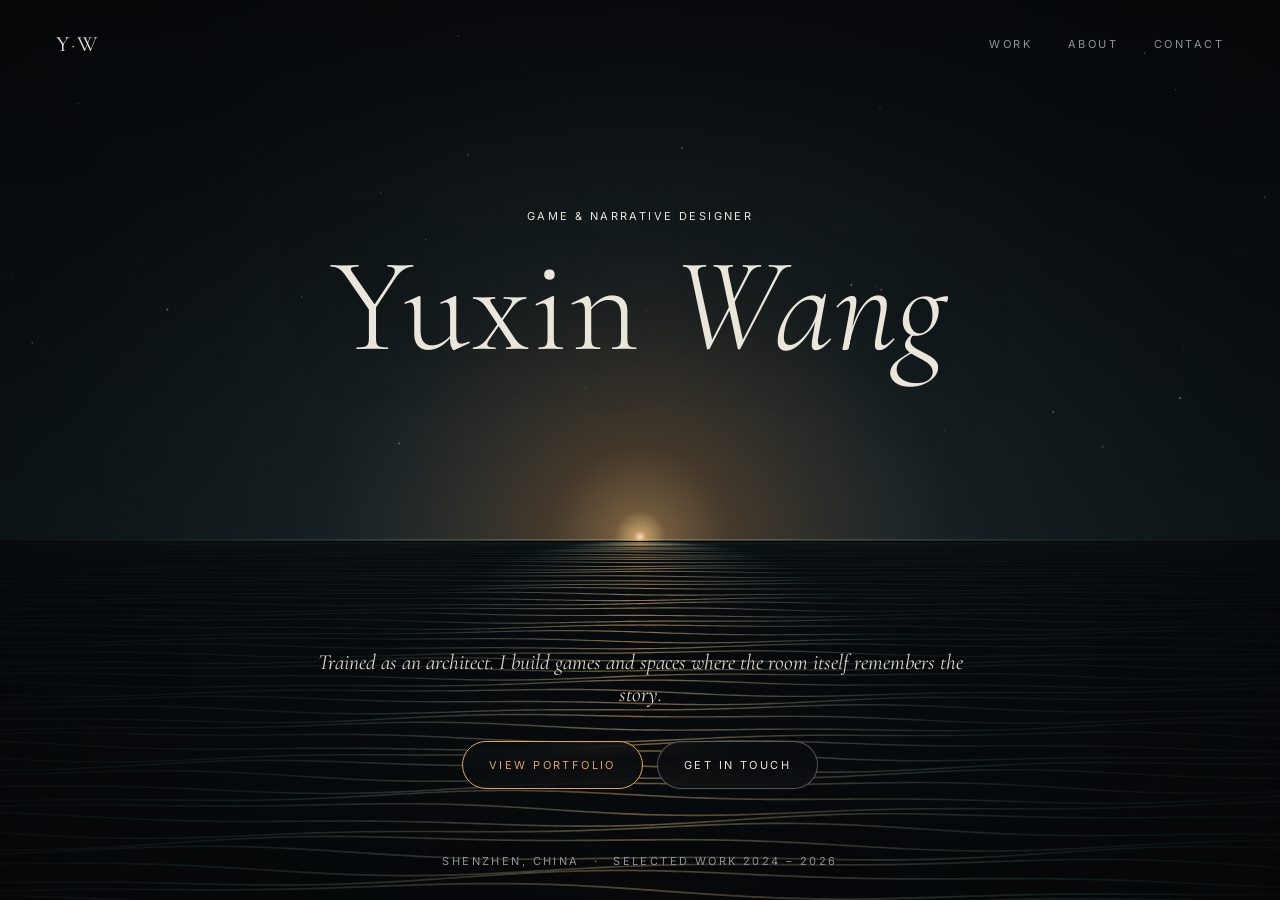
==== index.html @ f305abad "Personal homepage and portfolio Co-Authored-By: Claude Fable 5.2 <noreply@anthropic.com>" ====
<!doctype html>
<html lang="en">
<head>
<meta charset="utf-8">
<meta name="viewport" content="width=device-width, initial-scale=1">
<title>Yuxin Wang — Game &amp; Narrative Designer</title>
<meta name="description" content="Yuxin Wang is a game and narrative designer with a background in architecture, working across games, immersive media and built space.">
<meta name="theme-color" content="#080c0f">
<link rel="preconnect" href="https://fonts.googleapis.com">
<link rel="preconnect" href="https://fonts.gstatic.com" crossorigin>
<link href="https://fonts.googleapis.com/css2?family=Cormorant+Garamond:ital,wght@0,300;0,400;1,300;1,400&family=Inter:wght@400;500&display=swap" rel="stylesheet">
<link rel="stylesheet" href="assets/style.css">
</head>
<body class="home">
<canvas id="bg" aria-hidden="true"></canvas>
<div class="grain" aria-hidden="true"></div>

<header class="top">
  <a class="mark" href="./">Y<i>·</i>W</a>
  <nav class="nav">
    <a href="work.html">Work</a>
    <a href="work.html#about">About</a>
    <a href="mailto:estellaaaning@gmail.com">Contact</a>
  </nav>
</header>

<main class="hero">
  <div class="hero-top">
    <p class="label role rise d1">Game &amp; Narrative Designer</p>
    <h1 class="rise d2">Yuxin <em>Wang</em></h1>
  </div>

  <p class="line rise d3">Trained as an architect. I build games and spaces where the room itself remembers the story.</p>

  <div class="actions rise d4">
    <a class="btn solid" href="work.html">View portfolio</a>
    <a class="btn" href="mailto:estellaaaning@gmail.com">Get in touch</a>
  </div>

  <p class="foot label rise d5"><span>Shenzhen, China</span><span>Selected work 2024 – 2026</span></p>
</main>

<script src="assets/bg.js"></script>
</body>
</html>
---- assets/style.css ----
:root {
  --bg: #080c0f;
  --bg-2: #0d1418;
  --ink: #ebe6da;
  --muted: #8b9497;
  --faint: #5a6367;
  --line: rgba(235, 230, 218, 0.13);
  --amber: #e0a35a;
  --teal: #6fb3ad;
  --serif: "Cormorant Garamond", "Iowan Old Style", "Palatino Linotype", Palatino, Georgia, "Songti SC", serif;
  --sans: "Inter", -apple-system, BlinkMacSystemFont, "Helvetica Neue", "PingFang SC", Arial, sans-serif;
}

* { box-sizing: border-box; margin: 0; padding: 0; }

html { -webkit-text-size-adjust: 100%; scroll-behavior: smooth; }

body {
  background: var(--bg);
  color: var(--ink);
  font-family: var(--sans);
  font-size: 15px;
  line-height: 1.65;
  -webkit-font-smoothing: antialiased;
  text-rendering: optimizeLegibility;
}

a { color: inherit; text-decoration: none; }
::selection { background: var(--amber); color: #111; }

.label {
  font-size: 11px;
  letter-spacing: 0.22em;
  text-transform: uppercase;
  color: var(--muted);
}

/* film grain, shared */
.grain {
  position: fixed; inset: 0; z-index: 2; pointer-events: none;
  opacity: 0.11; mix-blend-mode: overlay;
  background-image: url("data:image/svg+xml;utf8,<svg xmlns='http://www.w3.org/2000/svg' width='220' height='220'><filter id='n'><feTurbulence type='fractalNoise' baseFrequency='0.9' numOctaves='2' stitchTiles='stitch'/><feColorMatrix values='0 0 0 0 1  0 0 0 0 1  0 0 0 0 1  0 0 0 1 0'/></filter><rect width='100%' height='100%' filter='url(%23n)'/></svg>");
}

/* header, shared */
.top {
  position: fixed; top: 0; left: 0; right: 0; z-index: 5;
  display: flex; justify-content: space-between; align-items: center;
  padding: 26px clamp(20px, 4.5vw, 56px);
}
.mark { font-family: var(--serif); font-size: 22px; letter-spacing: 0.08em; }
.mark i { color: var(--amber); }
.nav { display: flex; gap: clamp(18px, 3vw, 36px); }
.nav a { font-size: 11px; letter-spacing: 0.22em; text-transform: uppercase; color: var(--muted); transition: color .3s; }
.nav a:hover, .nav a[aria-current] { color: var(--ink); }

/* ───────── home ───────── */
body.home { height: 100vh; height: 100svh; overflow: hidden; }
#bg { position: fixed; inset: 0; width: 100%; height: 100%; z-index: 0; display: block; }

.hero {
  position: relative; z-index: 3;
  height: 100%;
  display: flex; flex-direction: column; align-items: center;
  text-align: center;
  padding: 0 24px;
}
.hero-top { margin-top: 23vh; margin-top: 23svh; }
.hero h1 {
  font-family: var(--serif);
  font-weight: 300;
  font-size: clamp(3.4rem, 10.5vw, 9rem);
  line-height: 0.95;
  letter-spacing: 0.01em;
  margin: 18px 0 22px;
  text-shadow: 0 0 60px rgba(8, 12, 15, 0.6);
}
.hero h1 em { font-style: italic; font-weight: 300; }
.hero .role { color: var(--ink); opacity: 0.85; }
.hero .line {
  font-family: var(--serif);
  font-style: italic;
  font-size: clamp(1.05rem, 1.7vw, 1.35rem);
  line-height: 1.5;
  color: rgba(235, 230, 218, 0.94);
  text-shadow: 0 0 6px #05080a, 0 0 16px #05080a, 0 0 34px #05080a;
  max-width: 30em;
  margin-top: auto;
}
.hero .actions { display: flex; gap: 14px; flex-wrap: wrap; justify-content: center; margin: 30px 0 0; }
.btn {
  font-size: 11px; letter-spacing: 0.22em; text-transform: uppercase;
  padding: 14px 26px;
  border: 1px solid rgba(235, 230, 218, 0.32);
  border-radius: 999px;
  backdrop-filter: blur(6px);
  -webkit-backdrop-filter: blur(6px);
  background: rgba(8, 12, 15, 0.55);
  transition: background .35s, color .35s, border-color .35s;
}
.btn:hover { background: var(--ink); color: #0b0f12; border-color: var(--ink); }
.btn.solid { border-color: var(--amber); color: var(--amber); }
.btn.solid:hover { background: var(--amber); color: #0b0f12; }
.hero .foot {
  margin: 0 0 30px; padding-top: 7vh;
  display: flex; gap: 14px; align-items: center; flex-wrap: wrap; justify-content: center;
  color: var(--muted);
  text-shadow: 0 0 6px #05080a, 0 0 16px #05080a;
}
.hero .foot span + span::before { content: "·"; margin-right: 14px; }

.rise { opacity: 0; transform: translateY(14px); animation: rise 1.4s cubic-bezier(.2, .7, .2, 1) forwards; }
.rise.d1 { animation-delay: .15s; } .rise.d2 { animation-delay: .35s; }
.rise.d3 { animation-delay: .6s; } .rise.d4 { animation-delay: .8s; } .rise.d5 { animation-delay: 1s; }
@keyframes rise { to { opacity: 1; transform: none; } }

/* ───────── work ───────── */
body.work {
  background:
    radial-gradient(90vw 60vh at 50% -10vh, rgba(224, 163, 90, 0.10), transparent 70%),
    linear-gradient(var(--bg-2), var(--bg) 60vh);
  background-attachment: fixed;
}
body.work .top { position: absolute; }
.wrap { position: relative; z-index: 3; max-width: 1120px; margin: 0 auto; padding: 0 clamp(20px, 4.5vw, 56px); }

.intro { padding: 150px 0 70px; }
.intro h1 {
  font-family: var(--serif); font-weight: 300;
  font-size: clamp(2.8rem, 7vw, 5.6rem); line-height: 1; margin: 16px 0 26px;
}
.intro h1 em { font-style: italic; }
.intro p { font-family: var(--serif); font-size: clamp(1.1rem, 1.6vw, 1.35rem); line-height: 1.55; color: rgba(235, 230, 218, 0.78); max-width: 34em; }

.sec { border-top: 1px solid var(--line); padding: 28px 0 80px; }
.sec-head { display: flex; justify-content: space-between; align-items: baseline; margin-bottom: 44px; }
.sec-head .n { font-family: var(--serif); font-style: italic; color: var(--amber); font-size: 18px; }

/* game features */
.feature { display: grid; grid-template-columns: 1.15fr 1fr; gap: clamp(24px, 5vw, 64px); align-items: center; margin-bottom: 72px; }
.feature:last-child { margin-bottom: 0; }
.feature:nth-child(even) .cover { order: 2; }
.cover { aspect-ratio: 4 / 3; border-radius: 4px; overflow: hidden; background: #0c1215; position: relative; }
.cover svg { width: 100%; height: 100%; display: block; transition: transform 1.6s cubic-bezier(.2, .7, .2, 1); }
.feature:hover .cover svg { transform: scale(1.035); }
.cover::after { content: ""; position: absolute; inset: 0; box-shadow: inset 0 0 0 1px rgba(235, 230, 218, 0.08); border-radius: 4px; }
.feature h3 { font-family: var(--serif); font-weight: 400; font-size: clamp(2rem, 3.6vw, 3rem); line-height: 1.05; margin: 12px 0 14px; }
.feature .desc { color: rgba(235, 230, 218, 0.75); max-width: 30em; }
.tags { display: flex; flex-wrap: wrap; gap: 8px; margin-top: 20px; }
.tags span { font-size: 11px; letter-spacing: 0.08em; color: var(--muted); border: 1px solid var(--line); border-radius: 999px; padding: 4px 12px; }

/* index rows */
.row {
  display: grid; grid-template-columns: 1.1fr 1.5fr auto; gap: 12px 40px;
  padding: 26px 0; border-top: 1px solid var(--line);
  transition: padding .4s, background .4s;
}
.row:first-of-type { border-top: 0; padding-top: 0; }
.row h3 { font-family: var(--serif); font-weight: 400; font-size: 1.7rem; line-height: 1.15; transition: color .3s; }
.row:hover h3 { color: var(--amber); }
.row .kind { font-size: 12px; color: var(--muted); margin-top: 6px; }
.row p { color: rgba(235, 230, 218, 0.72); }
.row .yr { font-family: var(--serif); font-style: italic; color: var(--muted); font-size: 1.05rem; white-space: nowrap; }

/* about */
.about { display: grid; grid-template-columns: 1.1fr 1.5fr; gap: 40px clamp(24px, 5vw, 64px); }
.about .lead { font-family: var(--serif); font-size: clamp(1.3rem, 2.1vw, 1.75rem); line-height: 1.4; }
.facts { display: grid; grid-template-columns: 1fr 1fr; gap: 34px 32px; }
.facts h4 { font-weight: 400; margin-bottom: 10px; }
.facts li { list-style: none; color: rgba(235, 230, 218, 0.75); margin-bottom: 8px; line-height: 1.45; }
.facts li small { display: block; color: var(--faint); font-size: 12px; }

.end { border-top: 1px solid var(--line); padding: 70px 0 60px; text-align: center; }
.end a.mail { font-family: var(--serif); font-style: italic; font-size: clamp(1.6rem, 4.4vw, 3.2rem); border-bottom: 1px solid var(--line); transition: color .3s, border-color .3s; }
.end a.mail:hover { color: var(--amber); border-color: var(--amber); }
.end .small { margin-top: 44px; color: var(--faint); }

.reveal { opacity: 0; transform: translateY(22px); transition: opacity 1.1s ease, transform 1.1s cubic-bezier(.2, .7, .2, 1); }
.reveal.in { opacity: 1; transform: none; }

@media (max-width: 760px) {
  .feature, .about { grid-template-columns: 1fr; }
  .feature:nth-child(even) .cover { order: 0; }
  .row { grid-template-columns: 1fr auto; }
  .row p { grid-column: 1 / -1; grid-row: 2; }
  .facts { grid-template-columns: 1fr; }
  .intro { padding-top: 120px; }
  .hero-top { margin-top: 19svh; }
}

@media (prefers-reduced-motion: reduce) {
  .rise, .reveal { animation: none; opacity: 1; transform: none; transition: none; }
}
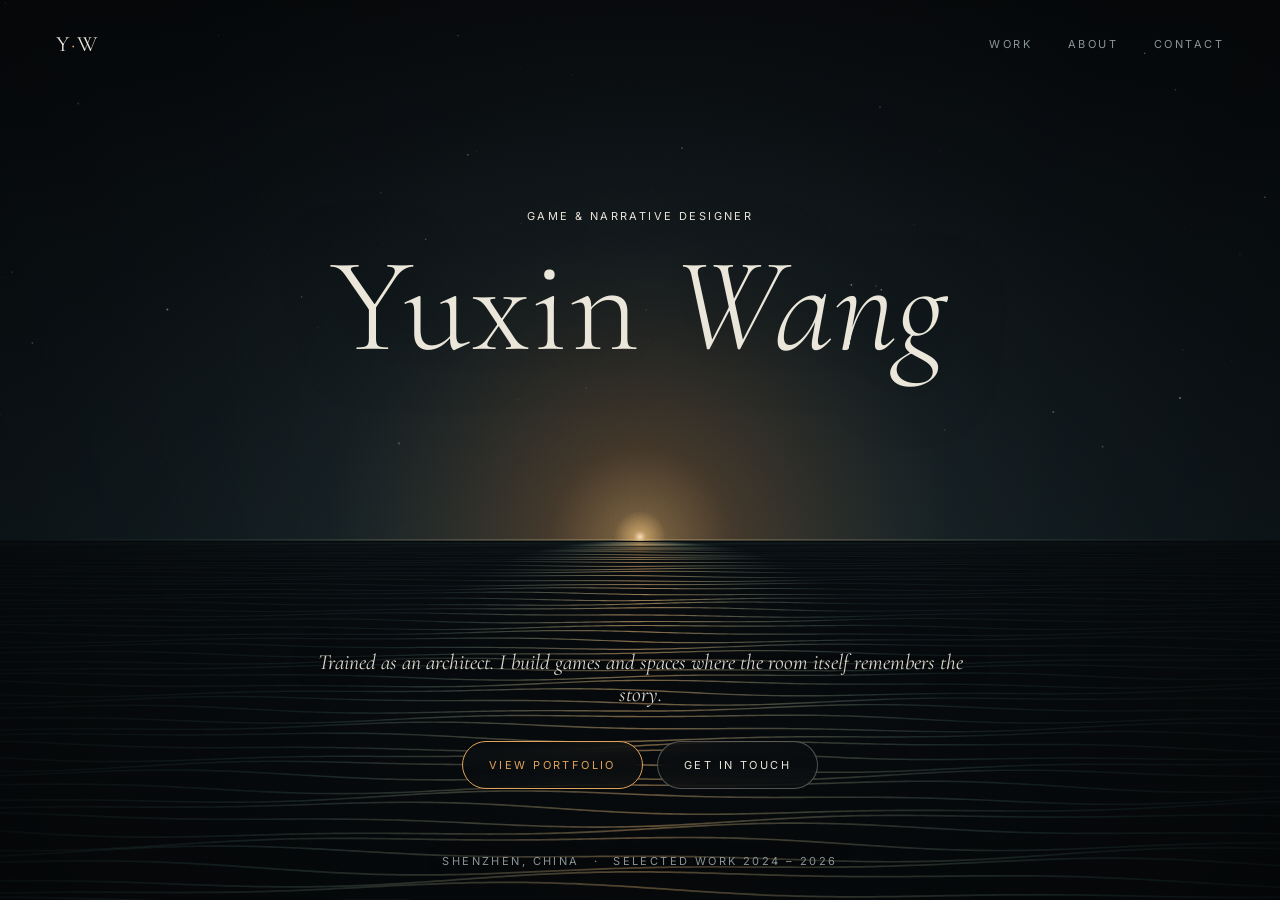
==== commit 1b750437: "Add copy/download deterrents and in-page board lightbox - Block context menu, copy, drag and text se" ====
--- a/index.html
+++ b/index.html
@@ -41,5 +41,6 @@
 </main>
 
 <script src="assets/bg.js"></script>
+<script src="assets/protect.js"></script>
 </body>
 </html>
--- a/assets/style.css
+++ b/assets/style.css
@@ -191,3 +191,8 @@
 @media (prefers-reduced-motion: reduce) {
   .rise, .reveal { animation: none; opacity: 1; transform: none; transition: none; }
 }
+
+/* copy deterrents */
+html, body { -webkit-user-select: none; user-select: none; -webkit-touch-callout: none; }
+img, video { -webkit-user-drag: none; }
+@media print { body { display: none; } }
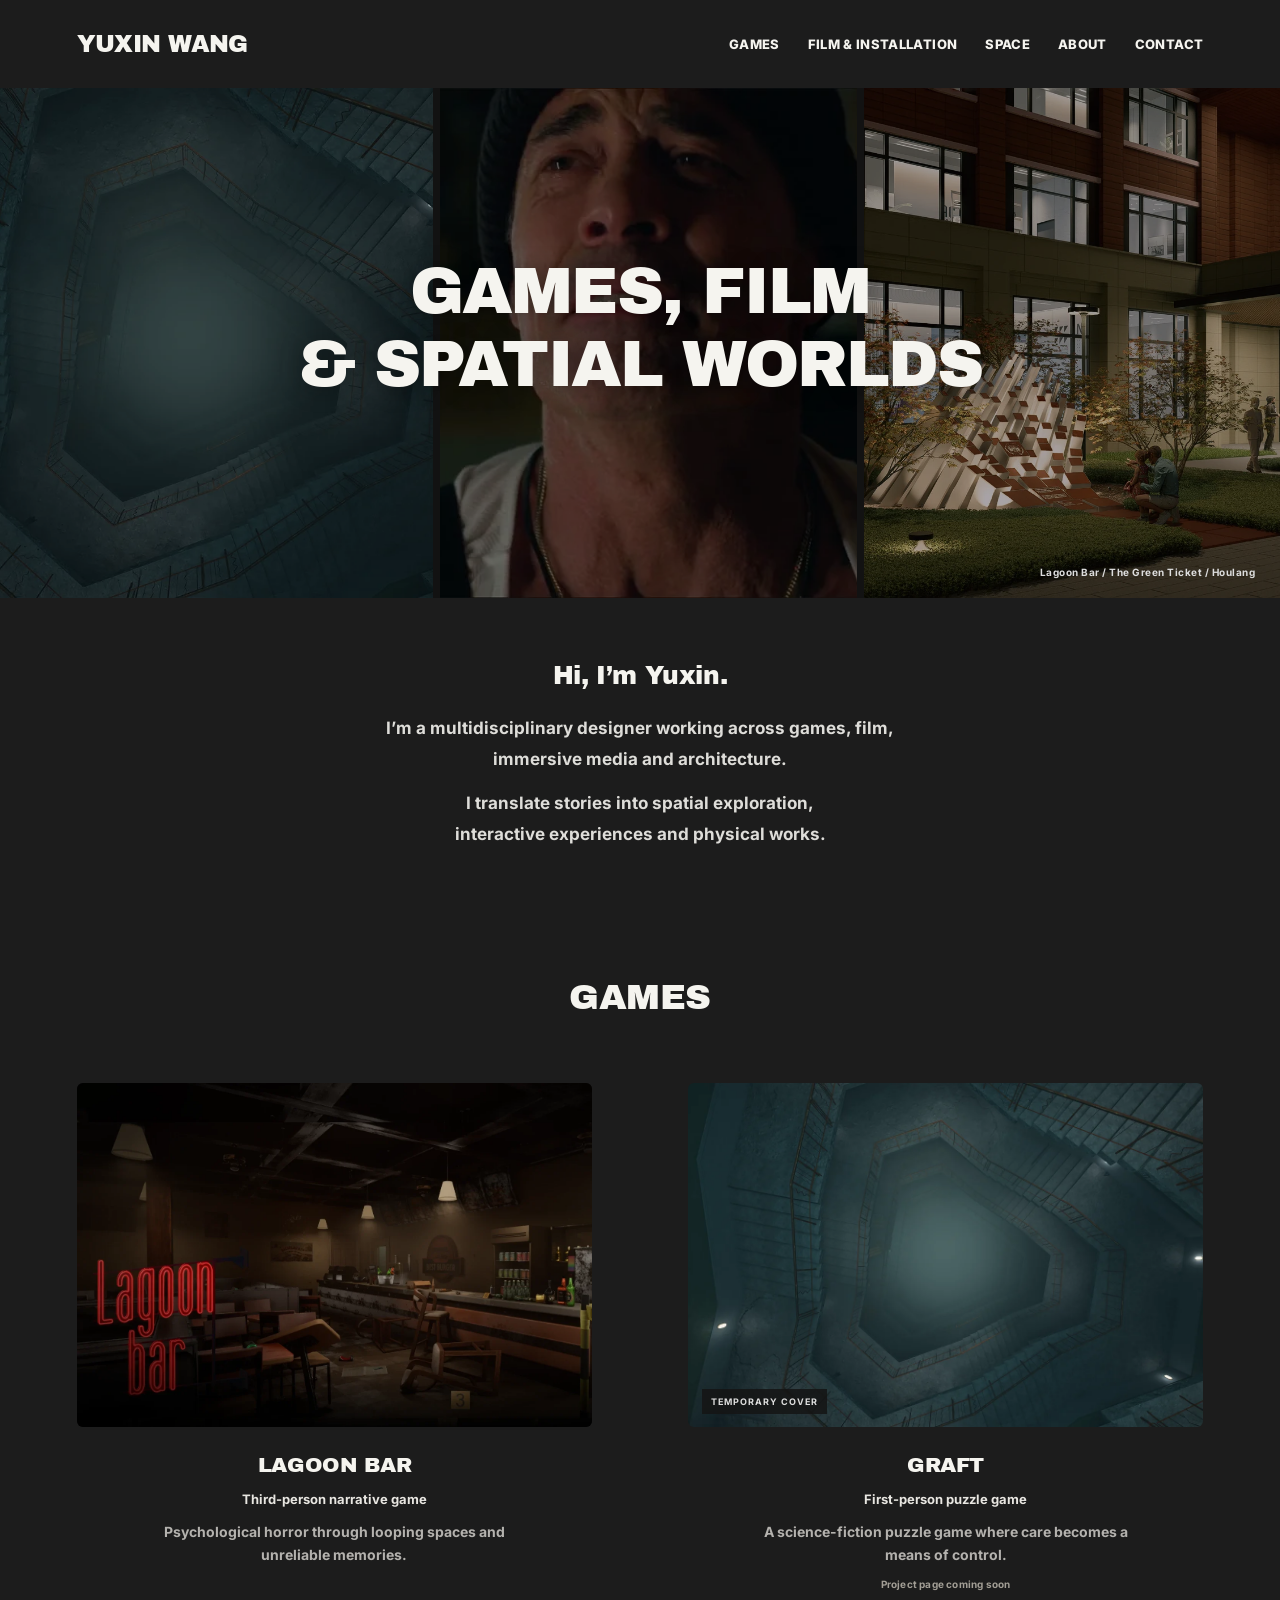
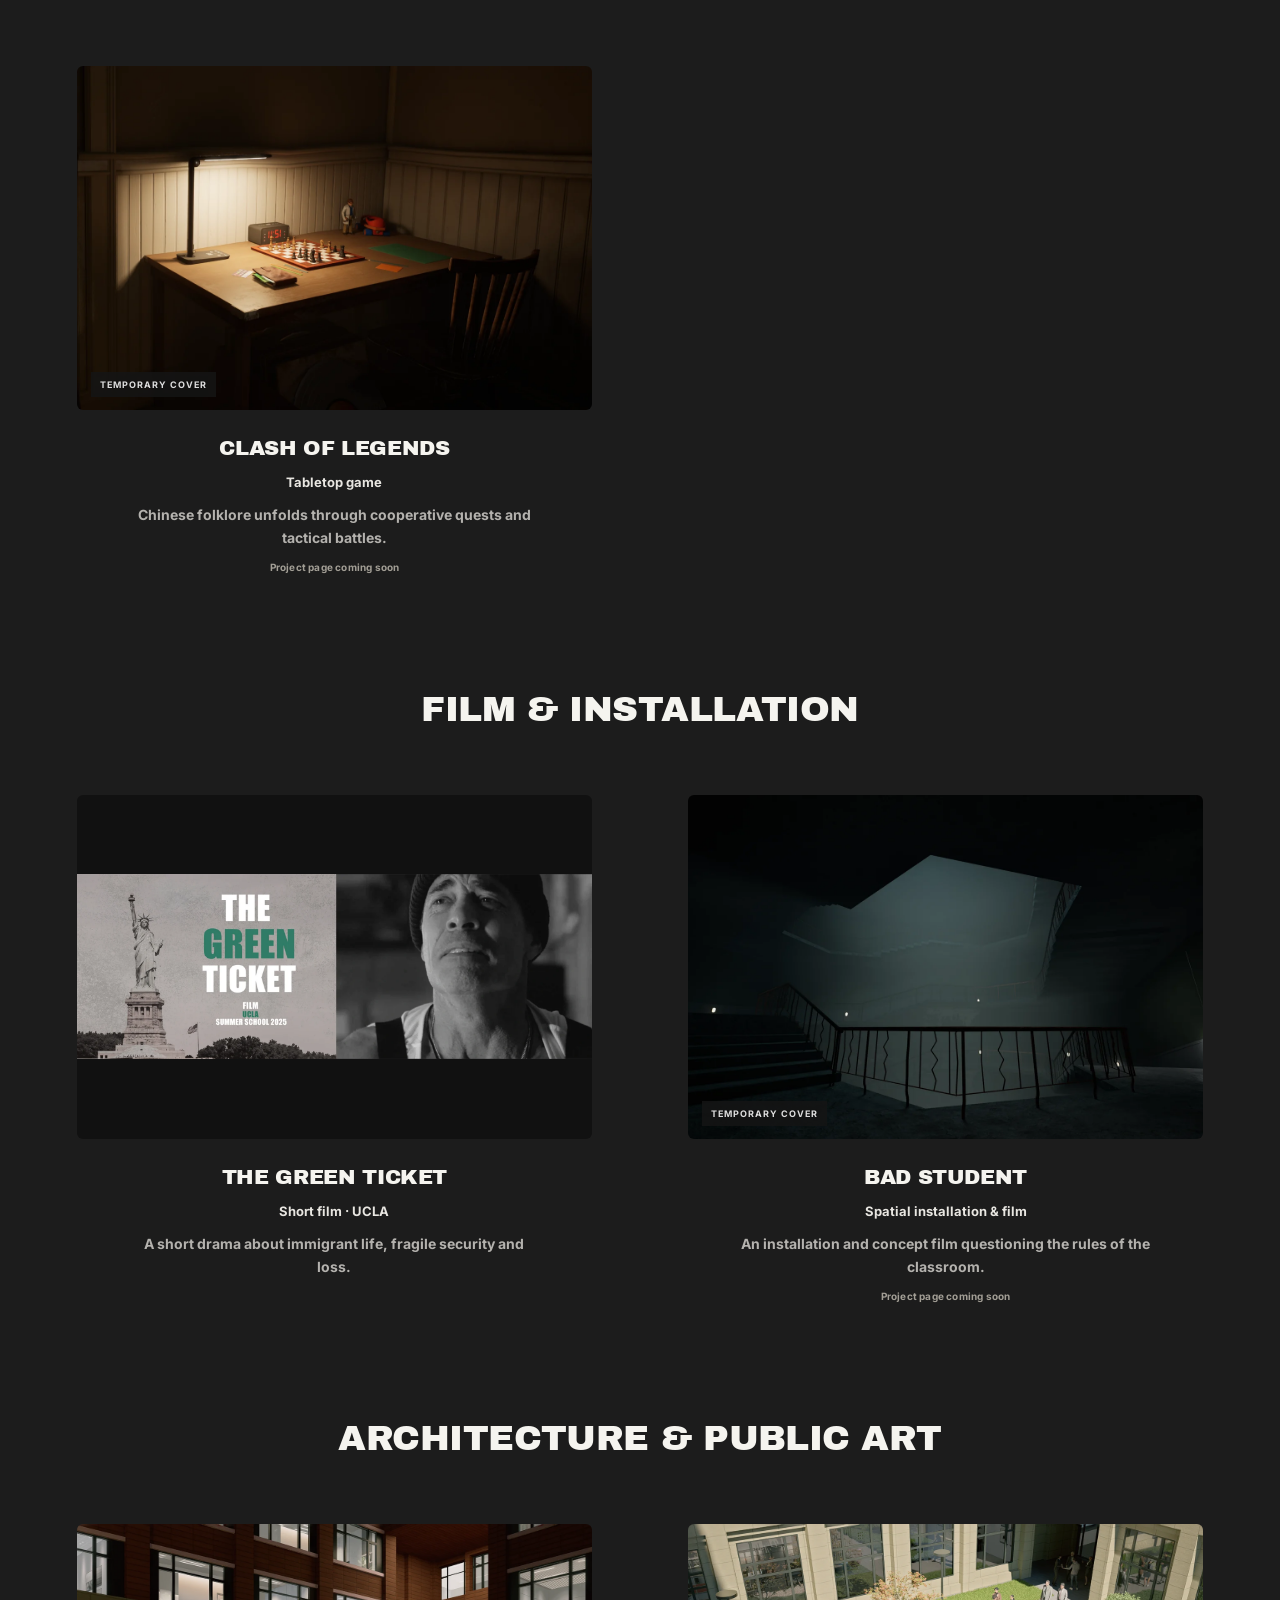
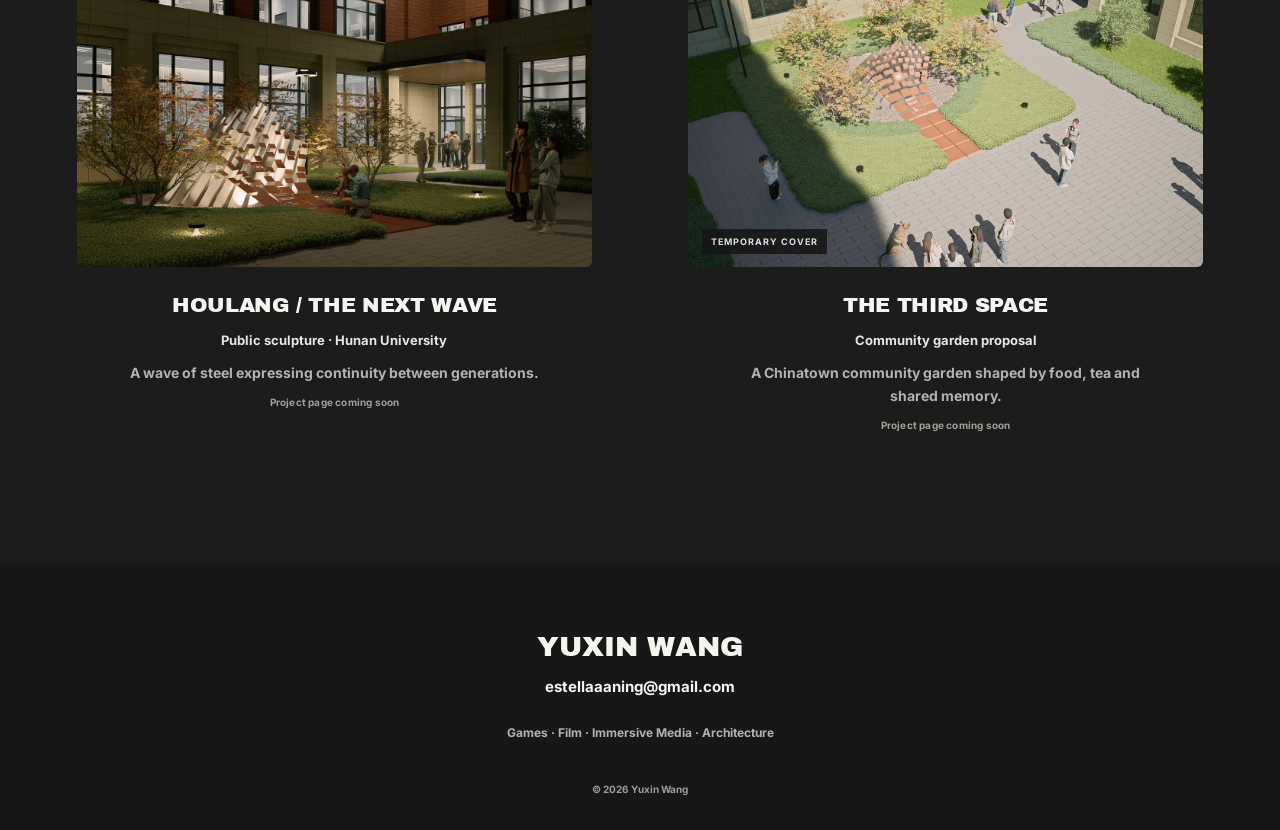
==== commit a7359305: "Redesign portfolio homepage with cinematic cover and categorized work" ====
--- a/index.html
+++ b/index.html
@@ -1,46 +1,15 @@
 <!doctype html>
 <html lang="en">
-<head>
-<meta charset="utf-8">
-<meta name="viewport" content="width=device-width, initial-scale=1">
-<title>Yuxin Wang — Game &amp; Narrative Designer</title>
-<meta name="description" content="Yuxin Wang is a game and narrative designer with a background in architecture, working across games, immersive media and built space.">
-<meta name="theme-color" content="#080c0f">
-<link rel="preconnect" href="https://fonts.googleapis.com">
-<link rel="preconnect" href="https://fonts.gstatic.com" crossorigin>
-<link href="https://fonts.googleapis.com/css2?family=Cormorant+Garamond:ital,wght@0,300;0,400;1,300;1,400&family=Inter:wght@400;500&display=swap" rel="stylesheet">
-<link rel="stylesheet" href="assets/style.css">
-</head>
-<body class="home">
-<canvas id="bg" aria-hidden="true"></canvas>
-<div class="grain" aria-hidden="true"></div>
-
-<header class="top">
-  <a class="mark" href="./">Y<i>·</i>W</a>
-  <nav class="nav">
-    <a href="work.html">Work</a>
-    <a href="work.html#about">About</a>
-    <a href="mailto:estellaaaning@gmail.com">Contact</a>
-  </nav>
-</header>
-
-<main class="hero">
-  <div class="hero-top">
-    <p class="label role rise d1">Game &amp; Narrative Designer</p>
-    <h1 class="rise d2">Yuxin <em>Wang</em></h1>
-  </div>
-
-  <p class="line rise d3">Trained as an architect. I build games and spaces where the room itself remembers the story.</p>
-
-  <div class="actions rise d4">
-    <a class="btn solid" href="work.html">View portfolio</a>
-    <a class="btn" href="mailto:estellaaaning@gmail.com">Get in touch</a>
-  </div>
-
-  <p class="foot label rise d5"><span>Shenzhen, China</span><span>Selected work 2024 – 2026</span></p>
-</main>
-
-<script src="assets/bg.js"></script>
-<script src="assets/protect.js"></script>
-</body>
+  <head>
+    <meta charset="UTF-8" />
+    <meta name="viewport" content="width=device-width, initial-scale=1.0" />
+    <meta name="theme-color" content="#1c1c1c" />
+    <meta name="description" content="Yuxin Wang — multidisciplinary designer working across games, film, immersive media and architecture." />
+    <title>Yuxin Wang — Selected Work</title>
+    <script type="module" crossorigin src="/assets/index-AwwPzpzJ.js"></script>
+    <link rel="stylesheet" crossorigin href="/assets/index-IOnNbWzF.css">
+  </head>
+  <body>
+    <div id="root"></div>
+  </body>
 </html>
--- a/assets/index-IOnNbWzF.css
+++ b/assets/index-IOnNbWzF.css
@@ -0,0 +1 @@
+@font-face{font-family:Archivo;src:url(/fonts/archivo-black.woff2) format("woff2");font-style:normal;font-weight:900;font-display:swap}@font-face{font-family:Inter;src:url(/fonts/inter.woff2) format("woff2");font-style:normal;font-weight:100 900;font-display:swap}:root{font-family:Inter,Arial,sans-serif;font-weight:700;color:#f5f4ef;background:#1c1c1c;font-synthesis:none;text-rendering:optimizeLegibility;-webkit-font-smoothing:antialiased;--page:#1c1c1c;--muted:#b4b2ae}*{box-sizing:border-box}html{scroll-behavior:smooth;scroll-padding-top:100px}body{margin:0}button,a{-webkit-tap-highlight-color:transparent}a{color:inherit;text-decoration:none}button{font:inherit}a:focus-visible,button:focus-visible{outline:2px solid #e8c692;outline-offset:6px}img{max-width:100%;display:block}button{cursor:pointer}.skip-link{position:fixed;top:-80px;left:20px;padding:14px 20px;background:#fff;color:#111;z-index:100}.skip-link:focus{top:12px}.site-header{min-height:88px;padding:0 max(6vw,24px);display:flex;align-items:center;justify-content:space-between;gap:28px;position:sticky;top:0;z-index:20;background:var(--page)}.wordmark{font-family:Archivo,Arial,sans-serif;font-weight:900;text-transform:uppercase;font-size:24px;letter-spacing:-.7px;white-space:nowrap}.navigation{display:flex;gap:28px;align-items:center}.navigation a{font-size:13px;font-weight:800;text-transform:uppercase;letter-spacing:.35px;padding:12px 0}.navigation a:hover{text-decoration:underline;text-underline-offset:6px}.menu-button{display:none;background:none;color:inherit;border:1px solid #666;padding:9px 14px}.hero{height:510px;position:relative;isolation:isolate;overflow:hidden}.hero-images{position:absolute;top:0;right:0;bottom:0;left:0;display:grid;grid-template-columns:1.04fr 1fr 1fr;gap:7px;background:var(--page);z-index:-3}.hero-images img{width:100%;height:100%;object-fit:cover}.hero-game{object-position:54% center}.hero-film{object-position:74% center}.hero-space{object-position:39% center}.hero-shade{position:absolute;top:0;right:0;bottom:0;left:0;background:#00000057;z-index:-2}.hero-title{position:absolute;top:0;right:0;bottom:0;left:0;display:flex;flex-direction:column;align-items:center;justify-content:center;padding:40px 20px 70px;text-align:center}.hero h1{font-family:Archivo,Arial,sans-serif;font-size:clamp(42px,5.1vw,76px);text-transform:uppercase;font-weight:900;line-height:1.12;letter-spacing:-1.8px;margin:0;max-width:1100px;text-shadow:0 2px 24px #0005}.hero-credit{position:absolute;bottom:20px;right:25px;font-size:10px;font-weight:700;letter-spacing:.5px;color:#ddd;margin:0}.introduction{text-align:center;max-width:850px;margin:0 auto;padding:64px 24px 72px;scroll-margin-top:20px}.introduction h2{font-family:Archivo,Arial,sans-serif;font-size:25px;letter-spacing:-.4px;margin:0 0 24px}.introduction p{font-size:17px;line-height:1.8;color:#deddd9;margin:0 0 14px}.introduction p:last-child{margin:0}.work{width:min(88%,1440px);margin:0 auto}.work-section{padding:55px 0 60px;scroll-margin-top:15px}.work-section>h2{font-family:Archivo,Arial,sans-serif;font-size:clamp(25px,2.8vw,40px);text-align:center;text-transform:uppercase;line-height:1.2;letter-spacing:-.55px;margin:0 0 64px}.project-grid{display:grid;grid-template-columns:repeat(2,minmax(0,1fr));column-gap:8.5%;row-gap:76px}.project{text-align:center;min-width:0}.project-image{display:block;position:relative;aspect-ratio:1.5;border-radius:6px;overflow:hidden;background:#111}.project-image img{width:100%;height:100%;object-fit:cover;transition:transform .45s ease}.project-image.film-poster img{object-fit:contain}.project-image:hover img,.project-image:focus-visible img{transform:scale(1.025)}.project-image:focus-visible{outline-offset:5px}.temporary-cover{position:absolute;bottom:13px;left:14px;font-size:9px;font-weight:700;letter-spacing:1px;text-transform:uppercase;background:#151515d9;color:#ddd;padding:7px 9px}.project h3{font-family:Archivo,Arial,sans-serif;font-size:21px;text-transform:uppercase;line-height:1.3;margin:25px 0 10px;font-weight:900;letter-spacing:-.35px}.project h3 a:hover{text-decoration:underline;text-underline-offset:5px}.project-kind{font-size:13px;line-height:1.6;font-weight:700;color:#e8e6e1;margin:0 0 10px}.project-description{font-size:14px;line-height:1.65;color:var(--muted);max-width:410px;margin:0 auto}.pending-note{display:block;font-size:10px;color:#a29e95;margin-top:12px;letter-spacing:.2px}.footer{margin-top:70px;padding:70px 24px 35px;text-align:center;background:#171717;display:flex;flex-direction:column;align-items:center}.footer-name{font-family:Archivo,Arial,sans-serif;font-size:28px;text-transform:uppercase;margin-bottom:15px}.footer>a:not(.footer-name){font-size:15px}.footer>a:hover{text-decoration:underline;text-underline-offset:6px}.footer p{font-size:12px;color:var(--muted);line-height:1.8;margin:26px 0 40px}.footer small{font-size:10px;color:#9e9b95}@media(min-width:1700px){.hero{height:600px}.site-header{padding-left:calc((100% - 1440px)/2);padding-right:calc((100% - 1440px)/2)}}@media(max-width:900px){.site-header{min-height:76px;padding:0 5%;gap:16px}.navigation{gap:16px}.navigation a{font-size:11px}.wordmark{font-size:20px}.hero{height:450px}.project-grid{column-gap:6%;row-gap:60px}.project h3{font-size:19px}.project-description{font-size:13px}.work-section>h2{margin-bottom:45px}}@media(max-width:680px){html{scroll-padding-top:78px}.site-header{min-height:70px}.wordmark{font-size:21px}.menu-button{display:block;font-size:12px}.navigation{display:none;position:absolute;left:0;right:0;top:70px;background:#1c1c1c;padding:12px 6% 24px;box-shadow:0 15px 20px #0003;flex-direction:column;gap:0;align-items:stretch}.navigation.is-open{display:flex}.navigation a{font-size:13px;padding:15px 0}.hero{height:400px}.hero-images{grid-template-columns:1fr 1fr;gap:4px}.hero-space{display:none!important}.hero-title{padding-bottom:45px}.hero h1{font-size:clamp(31px,8.2vw,48px);letter-spacing:-.8px;line-height:1.15}.hero-credit{font-size:8px;left:12px;right:12px;text-align:center;bottom:18px}.introduction{padding:45px 26px 35px}.introduction h2{font-size:23px;margin-bottom:22px}.introduction p{font-size:15px;line-height:1.75}.desktop-break{display:none}.work{width:88%}.work-section{padding:45px 0 30px}.work-section>h2{font-size:26px;line-height:1.2;margin:0 0 36px}.project-grid{grid-template-columns:1fr;gap:45px}.project h3{font-size:20px;margin-top:21px}.project-kind{font-size:12px}.project-description{font-size:14px;max-width:340px}.project-image{border-radius:4px}.footer{margin-top:40px;padding-top:50px}.footer-name{font-size:25px}}@media(prefers-reduced-motion:reduce){html{scroll-behavior:auto}*,*:before,*:after{transition:none!important;animation:none!important}}.project-image[aria-label="View Lagoon Bar"] img{object-position:left center}
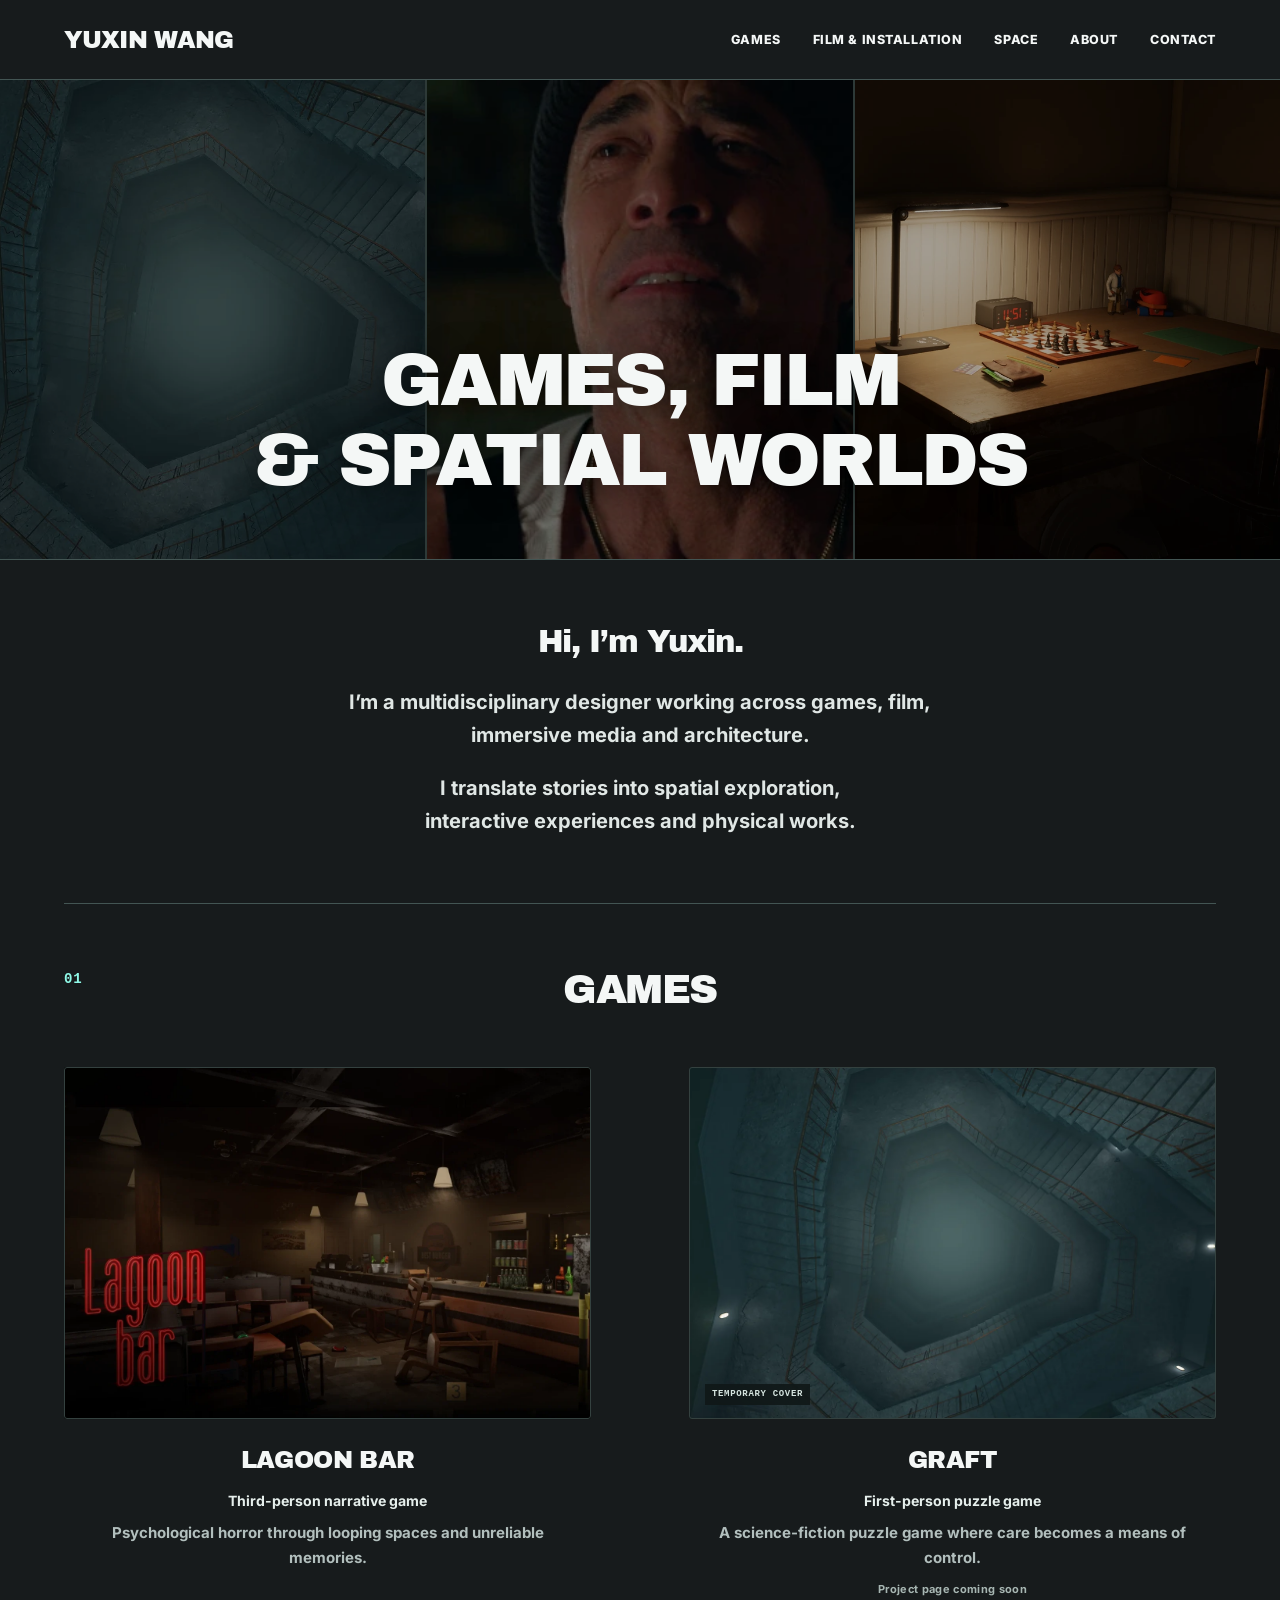
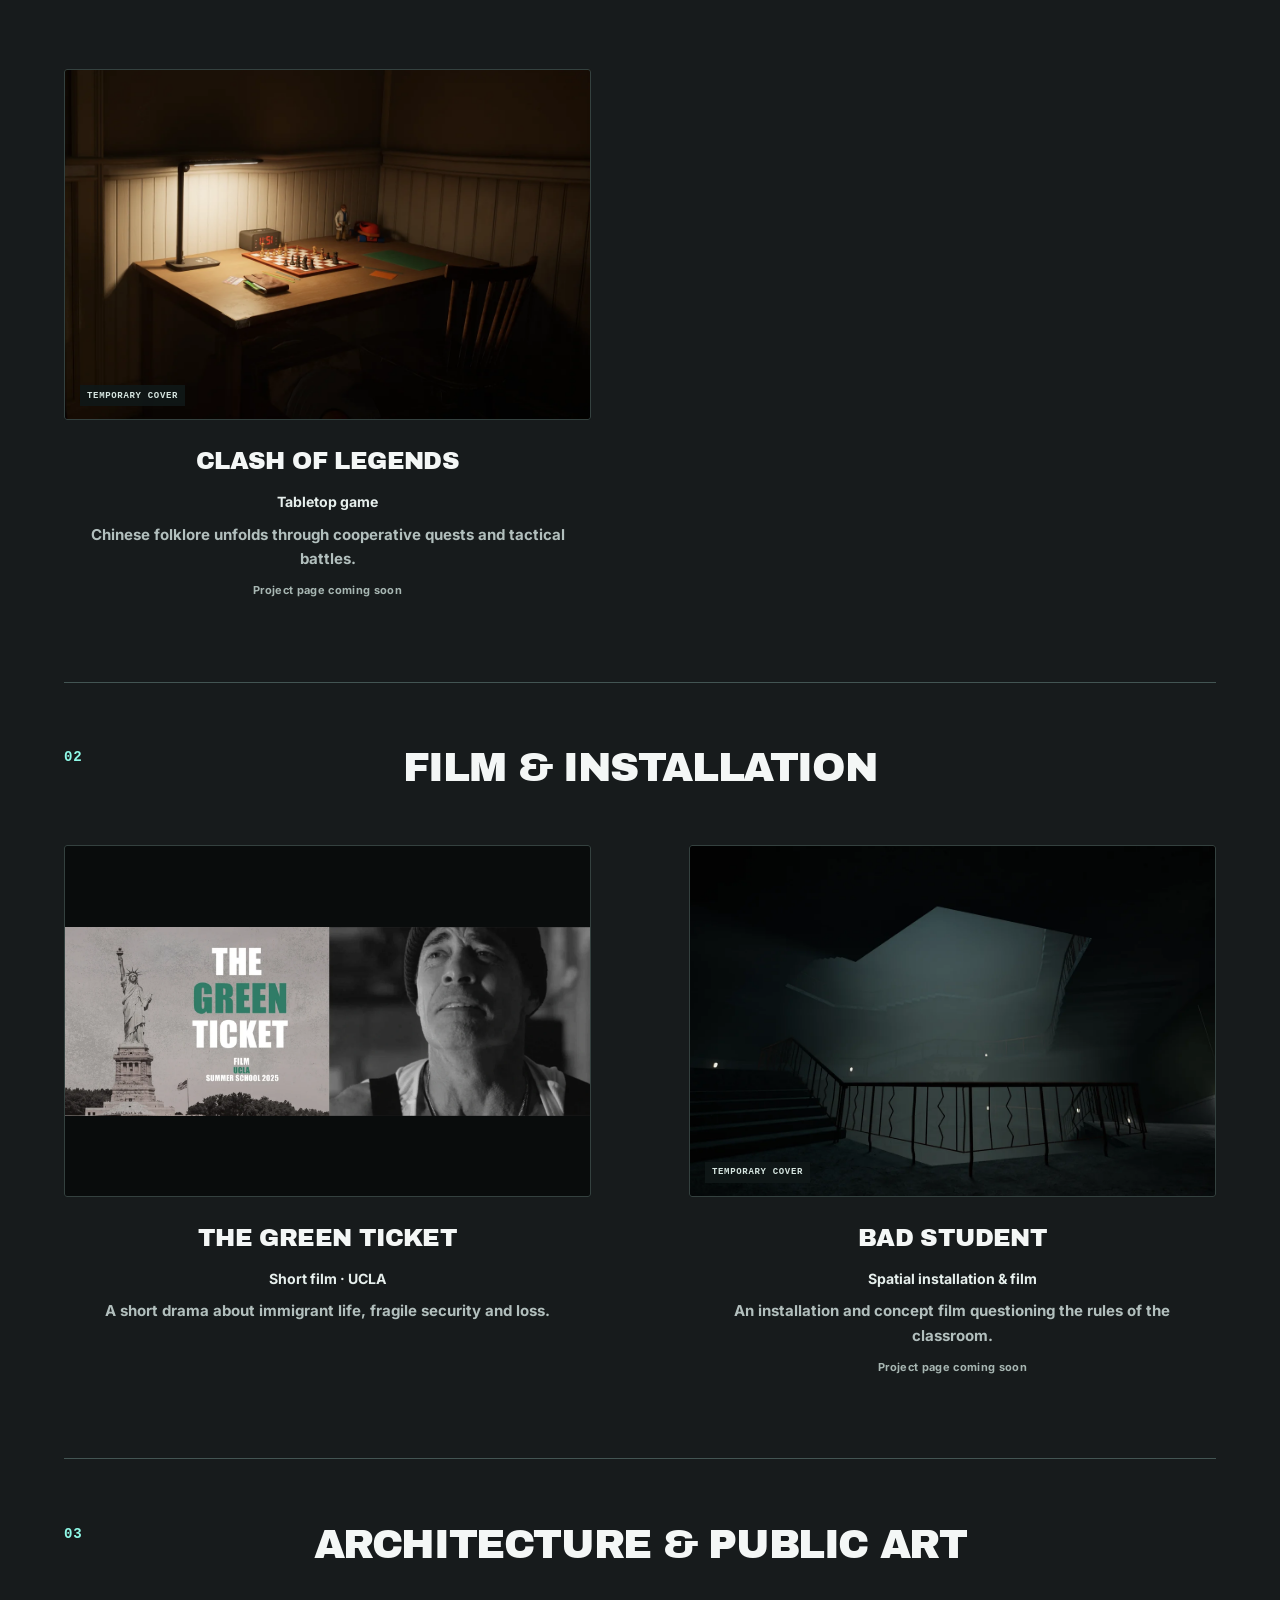
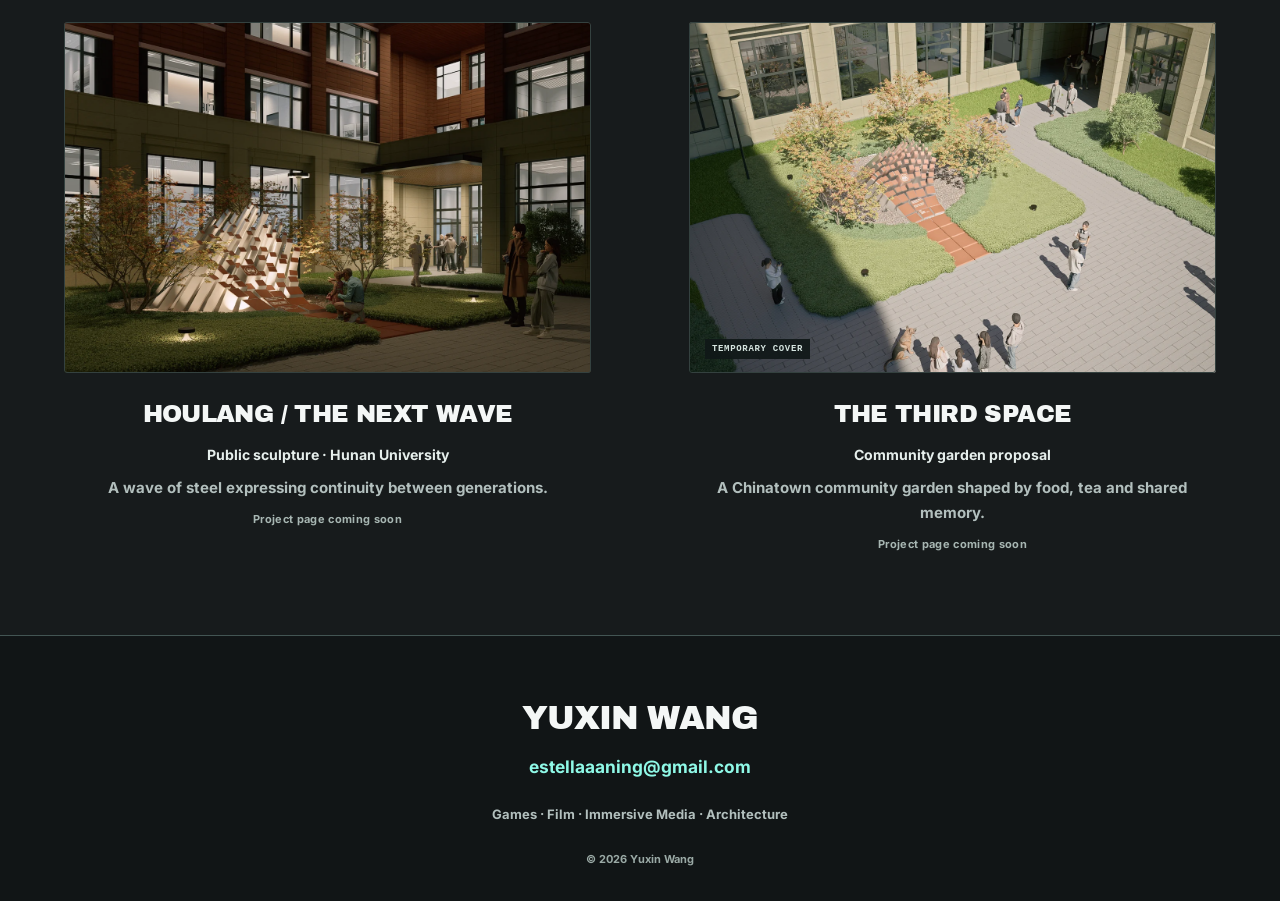
==== commit c59a0647: "Improve wide-screen layout, replace cover images and add cyan section details" ====
--- a/index.html
+++ b/index.html
@@ -6,8 +6,8 @@
     <meta name="theme-color" content="#1c1c1c" />
     <meta name="description" content="Yuxin Wang — multidisciplinary designer working across games, film, immersive media and architecture." />
     <title>Yuxin Wang — Selected Work</title>
-    <script type="module" crossorigin src="/assets/index-AwwPzpzJ.js"></script>
-    <link rel="stylesheet" crossorigin href="/assets/index-IOnNbWzF.css">
+    <script type="module" crossorigin src="/assets/index-CswpqB2H.js"></script>
+    <link rel="stylesheet" crossorigin href="/assets/index-B1E662i2.css">
   </head>
   <body>
     <div id="root"></div>
--- a/assets/index-B1E662i2.css
+++ b/assets/index-B1E662i2.css
@@ -0,0 +1 @@
+@font-face{font-family:Archivo;src:url(/fonts/archivo-black.woff2) format("woff2");font-style:normal;font-weight:900;font-display:swap}@font-face{font-family:Inter;src:url(/fonts/inter.woff2) format("woff2");font-style:normal;font-weight:100 900;font-display:swap}:root{font-family:Inter,Arial,sans-serif;font-weight:700;color:#f4f7f6;background:#171b1c;font-synthesis:none;text-rendering:optimizeLegibility;-webkit-font-smoothing:antialiased;--page:#171b1c;--muted:#b2bfbd;--accent:#8ff9e7;--line:#435553;--gutter:5vw;--header:clamp(80px,5vw,144px)}*{box-sizing:border-box}html{scroll-behavior:smooth;scroll-padding-top:calc(var(--header) + 24px)}body{margin:0}a{color:inherit;text-decoration:none}button{font:inherit;cursor:pointer}a,button{-webkit-tap-highlight-color:transparent}a:focus-visible,button:focus-visible{outline:2px solid var(--accent);outline-offset:6px}img{max-width:100%;display:block}.skip-link{position:fixed;top:-80px;left:20px;padding:14px 20px;background:var(--accent);color:#111;z-index:100}.skip-link:focus{top:12px}.site-header{height:var(--header);padding:0 var(--gutter);display:flex;align-items:center;justify-content:space-between;gap:3vw;position:sticky;top:0;z-index:20;background:var(--page);border-bottom:1px solid var(--line)}.wordmark{font-family:Archivo,Arial,sans-serif;font-weight:900;text-transform:uppercase;font-size:clamp(24px,1.85vw,64px);letter-spacing:-.035em;white-space:nowrap}.navigation{display:flex;gap:clamp(20px,2.5vw,90px);align-items:center}.navigation a{font-size:clamp(12px,.98vw,34px);font-weight:800;text-transform:uppercase;letter-spacing:.045em;padding:12px 0;transition:color .2s ease}.navigation a:hover{color:var(--accent);text-shadow:0 0 18px #8ff9e740}.menu-button{display:none;background:none;color:var(--accent);border:1px solid var(--line);padding:10px 14px}.hero{height:clamp(480px,28vw,1000px);position:relative;isolation:isolate;overflow:hidden;border-bottom:1px solid var(--line)}.hero-images{position:absolute;top:0;right:0;bottom:0;left:0;display:grid;grid-template-columns:repeat(3,minmax(0,1fr));gap:2px;background:var(--line);z-index:-3}.hero-images img{width:100%;height:100%;object-fit:cover}.hero-game{object-position:center}.hero-film{object-position:64% center}.hero-space{object-position:42% center}.hero-shade{position:absolute;top:0;right:0;bottom:0;left:0;background:#0005;z-index:-2}.hero-title{position:absolute;top:0;right:0;bottom:0;left:0;display:flex;align-items:flex-end;justify-content:center;padding:0 4vw clamp(42px,4.5vw,170px);text-align:center}.hero h1{font-family:Archivo,Arial,sans-serif;font-size:clamp(58px,5.8vw,220px);text-transform:uppercase;font-weight:900;line-height:1.08;letter-spacing:-.035em;margin:0;width:100%;text-shadow:0 3px 32px #0008}.introduction{text-align:center;width:100%;padding:clamp(65px,4vw,140px) 8vw;scroll-margin-top:10px}.introduction h2{font-family:Archivo,Arial,sans-serif;font-size:clamp(30px,2.4vw,80px);letter-spacing:-.035em;margin:0 0 clamp(28px,1.8vw,64px)}.introduction p{font-size:clamp(20px,1.4vw,48px);line-height:1.65;color:#e0e7e5;margin:0 0 clamp(18px,1.6vw,56px)}.introduction p:last-child{margin:0}.work{width:90%;margin:0 auto}.work-section{padding:clamp(50px,4.8vw,180px) 0 clamp(76px,6.6vw,240px);border-top:1px solid var(--line);scroll-margin-top:16px}.section-heading{position:relative;margin:0 0 clamp(46px,4.2vw,155px);padding:0 50px}.section-heading h2{font-family:Archivo,Arial,sans-serif;font-size:clamp(30px,3.15vw,112px);text-align:center;text-transform:uppercase;line-height:1.18;letter-spacing:-.035em;margin:0}.section-number{position:absolute;left:0;top:.35em;color:var(--accent);font-family:Consolas,Courier New,monospace;font-size:clamp(14px,1.1vw,38px);letter-spacing:.06em}.project-grid{display:grid;grid-template-columns:repeat(2,minmax(0,1fr));column-gap:8.5%;row-gap:clamp(65px,5.7vw,210px)}.project{text-align:center;min-width:0}.project-image{display:block;position:relative;aspect-ratio:1.5;border-radius:3px;overflow:hidden;background:#090c0c;outline:1px solid #34413f;outline-offset:-1px;transition:outline-color .25s ease,box-shadow .25s ease}.project-image img{width:100%;height:100%;object-fit:cover;transition:transform .5s ease}.project-image.film-poster img{object-fit:contain}.project-image:hover img,.project-image:focus-visible img{transform:scale(1.025)}.project-image:hover,.project-image:focus-visible{outline-color:var(--accent);box-shadow:0 0 24px #8ff9e712}.project-image:focus-visible{outline-offset:5px}.project-image[aria-label="View Lagoon Bar"] img{object-position:left center}.temporary-cover{position:absolute;bottom:4%;left:3%;font-family:Consolas,Courier New,monospace;font-size:clamp(9px,.7vw,24px);font-weight:700;letter-spacing:.075em;text-transform:uppercase;background:#101818e8;color:#d6e5e0;padding:.6em .8em}.project h3{font-family:Archivo,Arial,sans-serif;font-size:clamp(22px,1.9vw,68px);text-transform:uppercase;line-height:1.3;margin:clamp(26px,2vw,72px) 0 .55em;font-weight:900;letter-spacing:-.025em}.project h3 a:hover{color:var(--accent)}.project-kind{font-size:clamp(14px,1.1vw,38px);line-height:1.6;font-weight:700;color:#e6efec;margin:0 0 .65em}.project-description{font-size:clamp(15px,1.05vw,36px);line-height:1.65;color:var(--muted);max-width:92%;margin:0 auto}.pending-note{display:block;font-size:clamp(11px,.78vw,27px);color:#a7b6b2;margin-top:1em;letter-spacing:.03em}.footer{padding:clamp(58px,5vw,180px) 5vw 35px;text-align:center;background:#111516;border-top:1px solid var(--line);display:flex;flex-direction:column;align-items:center}.footer-name{font-family:Archivo,Arial,sans-serif;font-size:clamp(30px,2.6vw,90px);text-transform:uppercase;margin-bottom:.6em;letter-spacing:-.035em}.footer>a:not(.footer-name){font-size:clamp(17px,1.35vw,46px);color:var(--accent)}.footer>a:hover{text-decoration:underline;text-underline-offset:6px}.footer p{font-size:clamp(13px,1vw,34px);color:var(--muted);line-height:1.8;margin:2em 0}.footer small{font-size:clamp(11px,.8vw,27px);color:#9aa9a5}@media(max-width:1000px){:root{--gutter:4vw}.navigation{gap:18px}.navigation a{font-size:11px}.wordmark{font-size:23px}.hero{height:480px}.hero h1{font-size:7vw}.hero-title{padding-bottom:60px}.introduction{padding:65px 7vw}.introduction p{font-size:20px}.project-grid{column-gap:6%}.section-heading h2{font-size:32px}.project h3{font-size:23px}}@media(max-width:700px){:root{--header:72px;--gutter:6vw}.wordmark{font-size:23px}.menu-button{display:block;font-family:Consolas,Courier New,monospace;font-size:13px}.navigation{display:none;position:absolute;left:0;right:0;top:71px;background:var(--page);padding:12px 6% 24px;border-bottom:1px solid var(--line);flex-direction:column;gap:0;align-items:stretch}.navigation.is-open{display:flex}.navigation a{font-size:14px;padding:16px 0}.hero{height:430px}.hero-images{grid-template-columns:1fr 1fr;gap:1px}.hero-space{display:none!important}.hero-film{object-position:60% center}.hero-title{padding:0 5vw 48px}.hero h1{font-size:clamp(34px,8.4vw,58px);line-height:1.14}.introduction{padding:54px 7vw 58px}.introduction h2{font-size:29px;margin-bottom:25px}.introduction p{font-size:18px;line-height:1.7;margin-bottom:22px}.desktop-break{display:none}.work{width:88%}.work-section{padding:38px 0 60px}.section-heading{margin-bottom:36px;padding:0 18px}.section-heading h2{font-size:27px}.section-number{font-size:11px;top:-23px}.project-grid{grid-template-columns:1fr;gap:48px}.project h3{font-size:23px;margin-top:24px}.project-kind{font-size:13px}.project-description{font-size:14px;max-width:100%}.pending-note{font-size:11px}.temporary-cover{font-size:9px}.footer{padding:50px 6vw 28px}.footer-name{font-size:30px}.footer>a:not(.footer-name){font-size:17px}.footer p{font-size:12px}.footer small{font-size:11px}}@media(prefers-reduced-motion:reduce){html{scroll-behavior:auto}*,*:before,*:after{transition:none!important;animation:none!important}}
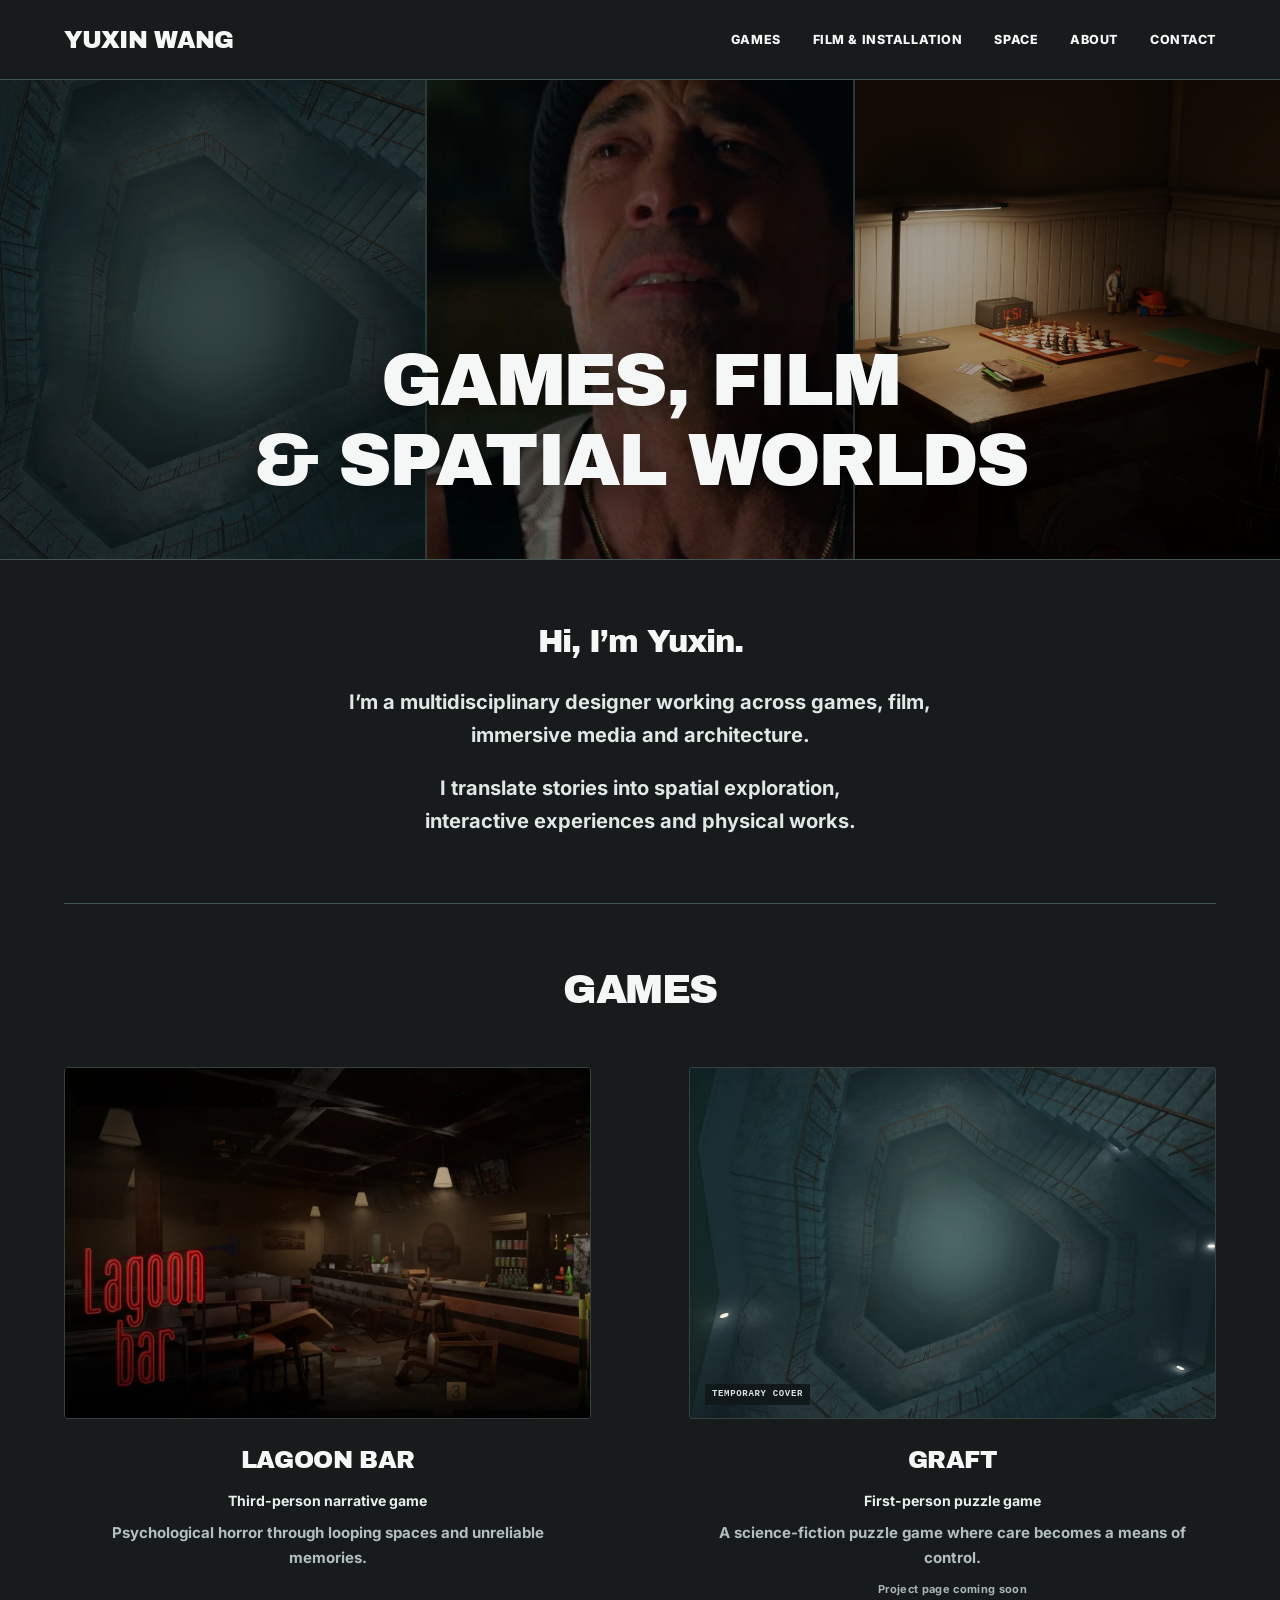
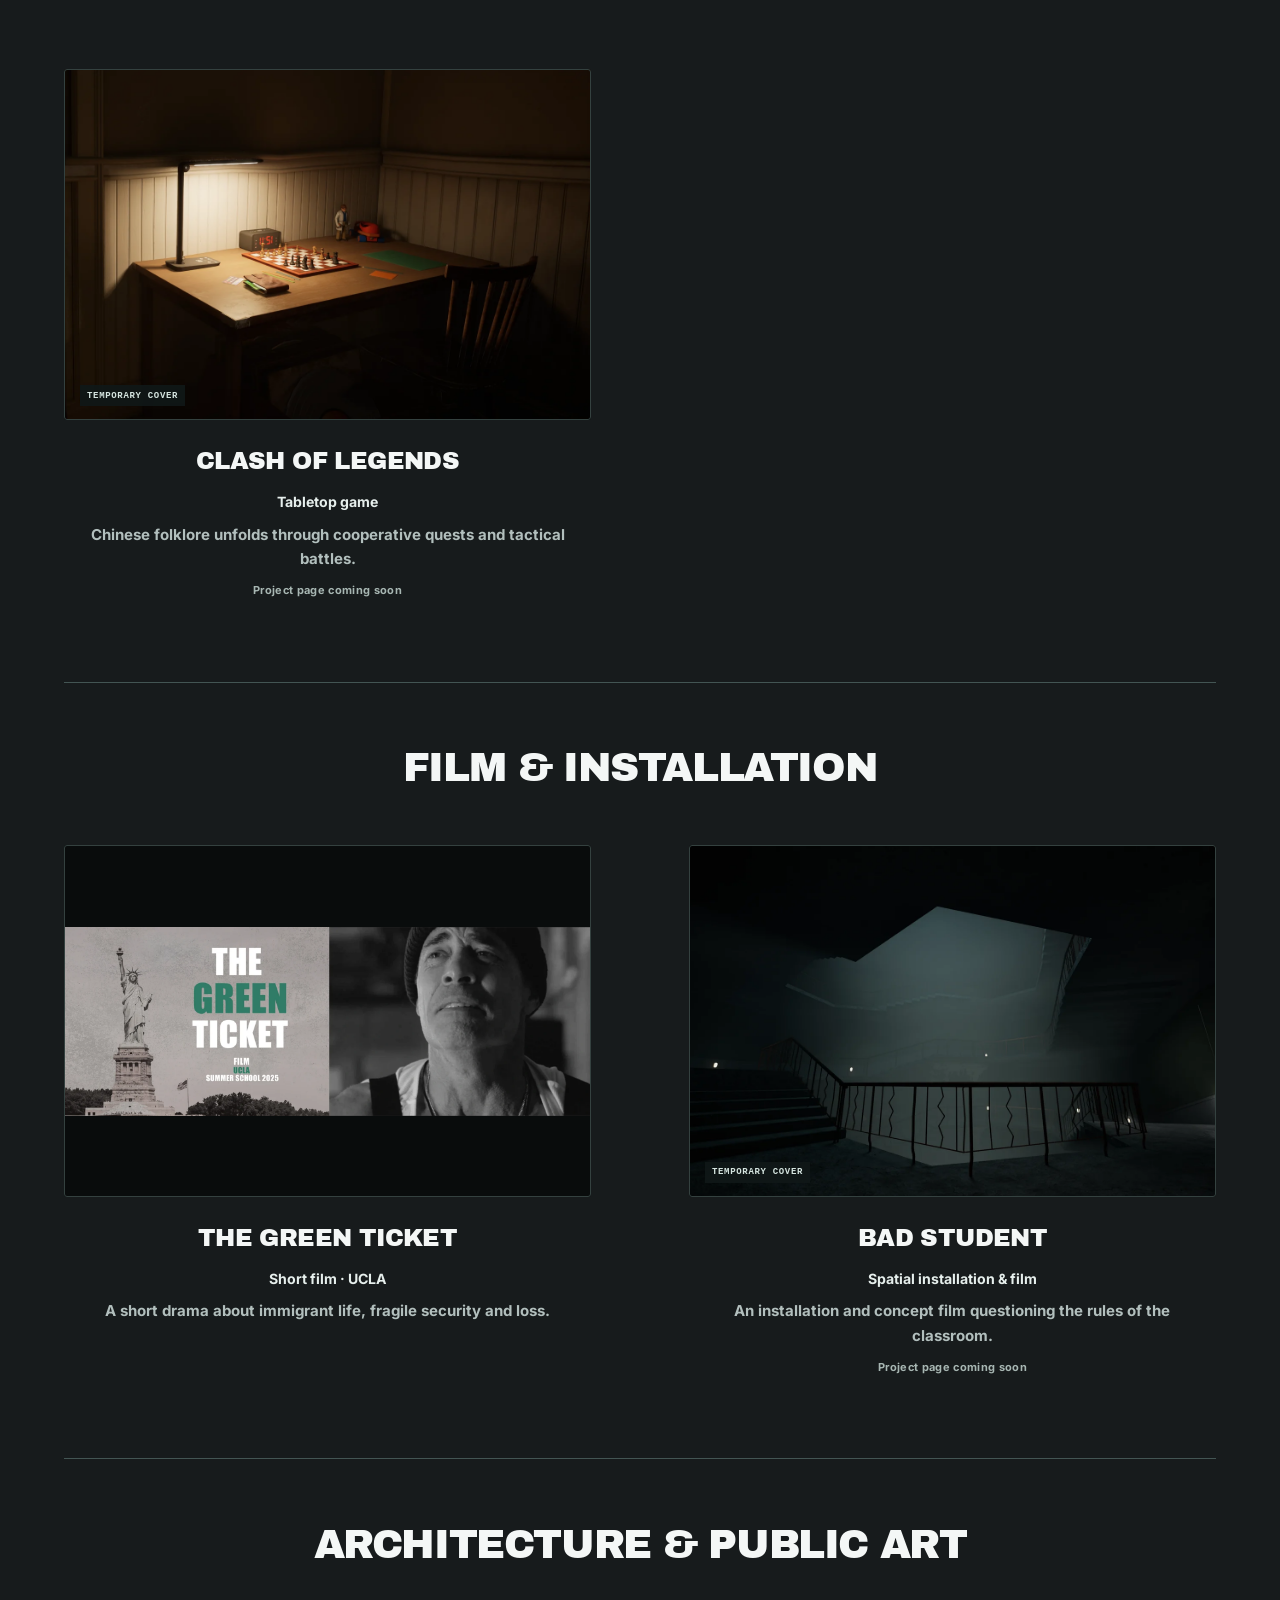
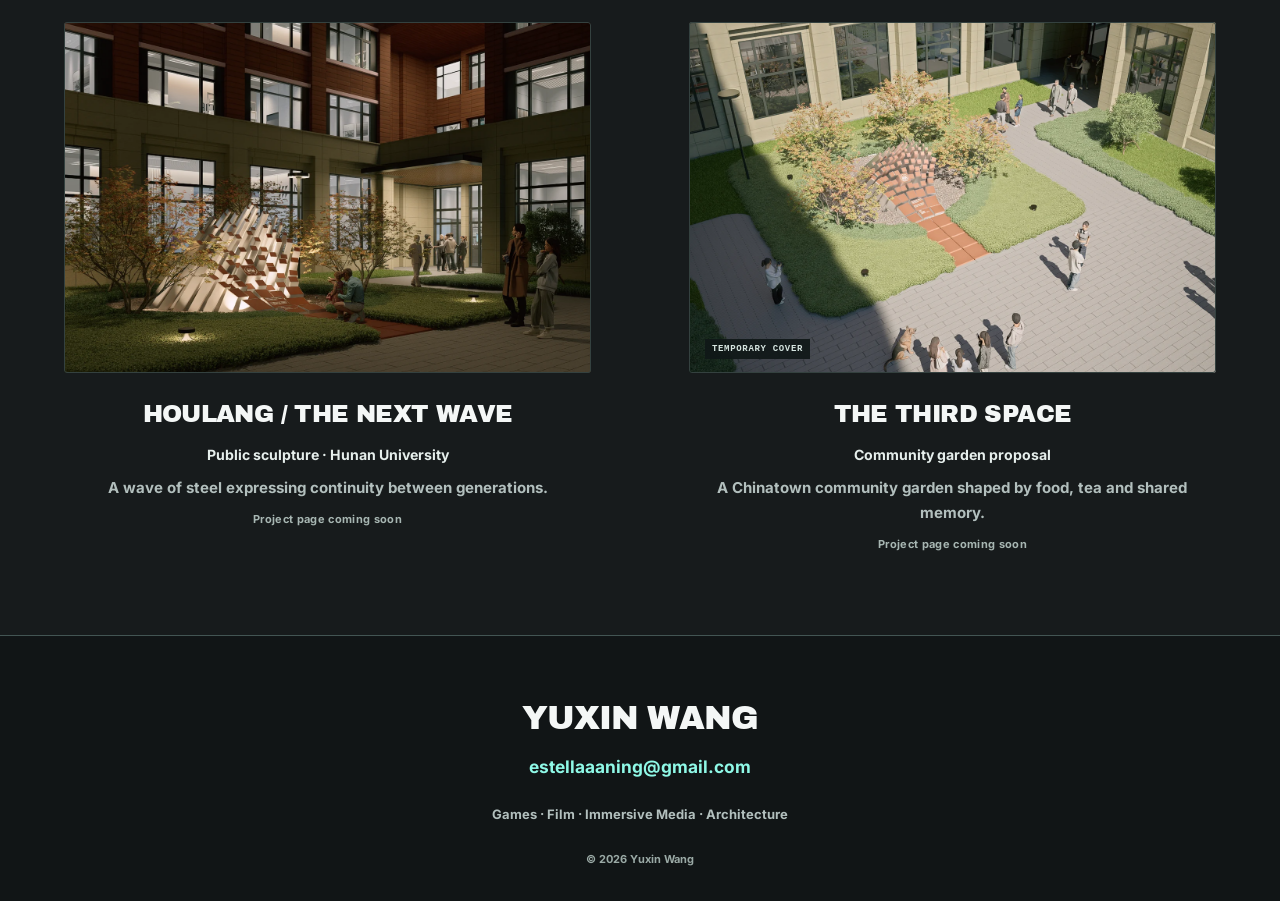
==== commit d81519cc: "Remove category section numbers" ====
--- a/index.html
+++ b/index.html
@@ -6,8 +6,8 @@
     <meta name="theme-color" content="#1c1c1c" />
     <meta name="description" content="Yuxin Wang — multidisciplinary designer working across games, film, immersive media and architecture." />
     <title>Yuxin Wang — Selected Work</title>
-    <script type="module" crossorigin src="/assets/index-CswpqB2H.js"></script>
-    <link rel="stylesheet" crossorigin href="/assets/index-B1E662i2.css">
+    <script type="module" crossorigin src="/assets/index-Sd1mz2Jd.js"></script>
+    <link rel="stylesheet" crossorigin href="/assets/index-DUaiGiTA.css">
   </head>
   <body>
     <div id="root"></div>
--- a/assets/index-DUaiGiTA.css
+++ b/assets/index-DUaiGiTA.css
@@ -0,0 +1 @@
+@font-face{font-family:Archivo;src:url(/fonts/archivo-black.woff2) format("woff2");font-style:normal;font-weight:900;font-display:swap}@font-face{font-family:Inter;src:url(/fonts/inter.woff2) format("woff2");font-style:normal;font-weight:100 900;font-display:swap}:root{font-family:Inter,Arial,sans-serif;font-weight:700;color:#f4f7f6;background:#171b1c;font-synthesis:none;text-rendering:optimizeLegibility;-webkit-font-smoothing:antialiased;--page:#171b1c;--muted:#b2bfbd;--accent:#8ff9e7;--line:#435553;--gutter:5vw;--header:clamp(80px,5vw,144px)}*{box-sizing:border-box}html{scroll-behavior:smooth;scroll-padding-top:calc(var(--header) + 24px)}body{margin:0}a{color:inherit;text-decoration:none}button{font:inherit;cursor:pointer}a,button{-webkit-tap-highlight-color:transparent}a:focus-visible,button:focus-visible{outline:2px solid var(--accent);outline-offset:6px}img{max-width:100%;display:block}.skip-link{position:fixed;top:-80px;left:20px;padding:14px 20px;background:var(--accent);color:#111;z-index:100}.skip-link:focus{top:12px}.site-header{height:var(--header);padding:0 var(--gutter);display:flex;align-items:center;justify-content:space-between;gap:3vw;position:sticky;top:0;z-index:20;background:var(--page);border-bottom:1px solid var(--line)}.wordmark{font-family:Archivo,Arial,sans-serif;font-weight:900;text-transform:uppercase;font-size:clamp(24px,1.85vw,64px);letter-spacing:-.035em;white-space:nowrap}.navigation{display:flex;gap:clamp(20px,2.5vw,90px);align-items:center}.navigation a{font-size:clamp(12px,.98vw,34px);font-weight:800;text-transform:uppercase;letter-spacing:.045em;padding:12px 0;transition:color .2s ease}.navigation a:hover{color:var(--accent);text-shadow:0 0 18px #8ff9e740}.menu-button{display:none;background:none;color:var(--accent);border:1px solid var(--line);padding:10px 14px}.hero{height:clamp(480px,28vw,1000px);position:relative;isolation:isolate;overflow:hidden;border-bottom:1px solid var(--line)}.hero-images{position:absolute;top:0;right:0;bottom:0;left:0;display:grid;grid-template-columns:repeat(3,minmax(0,1fr));gap:2px;background:var(--line);z-index:-3}.hero-images img{width:100%;height:100%;object-fit:cover}.hero-game{object-position:center}.hero-film{object-position:64% center}.hero-space{object-position:42% center}.hero-shade{position:absolute;top:0;right:0;bottom:0;left:0;background:#0005;z-index:-2}.hero-title{position:absolute;top:0;right:0;bottom:0;left:0;display:flex;align-items:flex-end;justify-content:center;padding:0 4vw clamp(42px,4.5vw,170px);text-align:center}.hero h1{font-family:Archivo,Arial,sans-serif;font-size:clamp(58px,5.8vw,220px);text-transform:uppercase;font-weight:900;line-height:1.08;letter-spacing:-.035em;margin:0;width:100%;text-shadow:0 3px 32px #0008}.introduction{text-align:center;width:100%;padding:clamp(65px,4vw,140px) 8vw;scroll-margin-top:10px}.introduction h2{font-family:Archivo,Arial,sans-serif;font-size:clamp(30px,2.4vw,80px);letter-spacing:-.035em;margin:0 0 clamp(28px,1.8vw,64px)}.introduction p{font-size:clamp(20px,1.4vw,48px);line-height:1.65;color:#e0e7e5;margin:0 0 clamp(18px,1.6vw,56px)}.introduction p:last-child{margin:0}.work{width:90%;margin:0 auto}.work-section{padding:clamp(50px,4.8vw,180px) 0 clamp(76px,6.6vw,240px);border-top:1px solid var(--line);scroll-margin-top:16px}.section-heading{position:relative;margin:0 0 clamp(46px,4.2vw,155px);padding:0 50px}.section-heading h2{font-family:Archivo,Arial,sans-serif;font-size:clamp(30px,3.15vw,112px);text-align:center;text-transform:uppercase;line-height:1.18;letter-spacing:-.035em;margin:0}.project-grid{display:grid;grid-template-columns:repeat(2,minmax(0,1fr));column-gap:8.5%;row-gap:clamp(65px,5.7vw,210px)}.project{text-align:center;min-width:0}.project-image{display:block;position:relative;aspect-ratio:1.5;border-radius:3px;overflow:hidden;background:#090c0c;outline:1px solid #34413f;outline-offset:-1px;transition:outline-color .25s ease,box-shadow .25s ease}.project-image img{width:100%;height:100%;object-fit:cover;transition:transform .5s ease}.project-image.film-poster img{object-fit:contain}.project-image:hover img,.project-image:focus-visible img{transform:scale(1.025)}.project-image:hover,.project-image:focus-visible{outline-color:var(--accent);box-shadow:0 0 24px #8ff9e712}.project-image:focus-visible{outline-offset:5px}.project-image[aria-label="View Lagoon Bar"] img{object-position:left center}.temporary-cover{position:absolute;bottom:4%;left:3%;font-family:Consolas,Courier New,monospace;font-size:clamp(9px,.7vw,24px);font-weight:700;letter-spacing:.075em;text-transform:uppercase;background:#101818e8;color:#d6e5e0;padding:.6em .8em}.project h3{font-family:Archivo,Arial,sans-serif;font-size:clamp(22px,1.9vw,68px);text-transform:uppercase;line-height:1.3;margin:clamp(26px,2vw,72px) 0 .55em;font-weight:900;letter-spacing:-.025em}.project h3 a:hover{color:var(--accent)}.project-kind{font-size:clamp(14px,1.1vw,38px);line-height:1.6;font-weight:700;color:#e6efec;margin:0 0 .65em}.project-description{font-size:clamp(15px,1.05vw,36px);line-height:1.65;color:var(--muted);max-width:92%;margin:0 auto}.pending-note{display:block;font-size:clamp(11px,.78vw,27px);color:#a7b6b2;margin-top:1em;letter-spacing:.03em}.footer{padding:clamp(58px,5vw,180px) 5vw 35px;text-align:center;background:#111516;border-top:1px solid var(--line);display:flex;flex-direction:column;align-items:center}.footer-name{font-family:Archivo,Arial,sans-serif;font-size:clamp(30px,2.6vw,90px);text-transform:uppercase;margin-bottom:.6em;letter-spacing:-.035em}.footer>a:not(.footer-name){font-size:clamp(17px,1.35vw,46px);color:var(--accent)}.footer>a:hover{text-decoration:underline;text-underline-offset:6px}.footer p{font-size:clamp(13px,1vw,34px);color:var(--muted);line-height:1.8;margin:2em 0}.footer small{font-size:clamp(11px,.8vw,27px);color:#9aa9a5}@media(max-width:1000px){:root{--gutter:4vw}.navigation{gap:18px}.navigation a{font-size:11px}.wordmark{font-size:23px}.hero{height:480px}.hero h1{font-size:7vw}.hero-title{padding-bottom:60px}.introduction{padding:65px 7vw}.introduction p{font-size:20px}.project-grid{column-gap:6%}.section-heading h2{font-size:32px}.project h3{font-size:23px}}@media(max-width:700px){:root{--header:72px;--gutter:6vw}.wordmark{font-size:23px}.menu-button{display:block;font-family:Consolas,Courier New,monospace;font-size:13px}.navigation{display:none;position:absolute;left:0;right:0;top:71px;background:var(--page);padding:12px 6% 24px;border-bottom:1px solid var(--line);flex-direction:column;gap:0;align-items:stretch}.navigation.is-open{display:flex}.navigation a{font-size:14px;padding:16px 0}.hero{height:430px}.hero-images{grid-template-columns:1fr 1fr;gap:1px}.hero-space{display:none!important}.hero-film{object-position:60% center}.hero-title{padding:0 5vw 48px}.hero h1{font-size:clamp(34px,8.4vw,58px);line-height:1.14}.introduction{padding:54px 7vw 58px}.introduction h2{font-size:29px;margin-bottom:25px}.introduction p{font-size:18px;line-height:1.7;margin-bottom:22px}.desktop-break{display:none}.work{width:88%}.work-section{padding:38px 0 60px}.section-heading{margin-bottom:36px;padding:0 18px}.section-heading h2{font-size:27px}.project-grid{grid-template-columns:1fr;gap:48px}.project h3{font-size:23px;margin-top:24px}.project-kind{font-size:13px}.project-description{font-size:14px;max-width:100%}.pending-note{font-size:11px}.temporary-cover{font-size:9px}.footer{padding:50px 6vw 28px}.footer-name{font-size:30px}.footer>a:not(.footer-name){font-size:17px}.footer p{font-size:12px}.footer small{font-size:11px}}@media(prefers-reduced-motion:reduce){html{scroll-behavior:auto}*,*:before,*:after{transition:none!important;animation:none!important}}
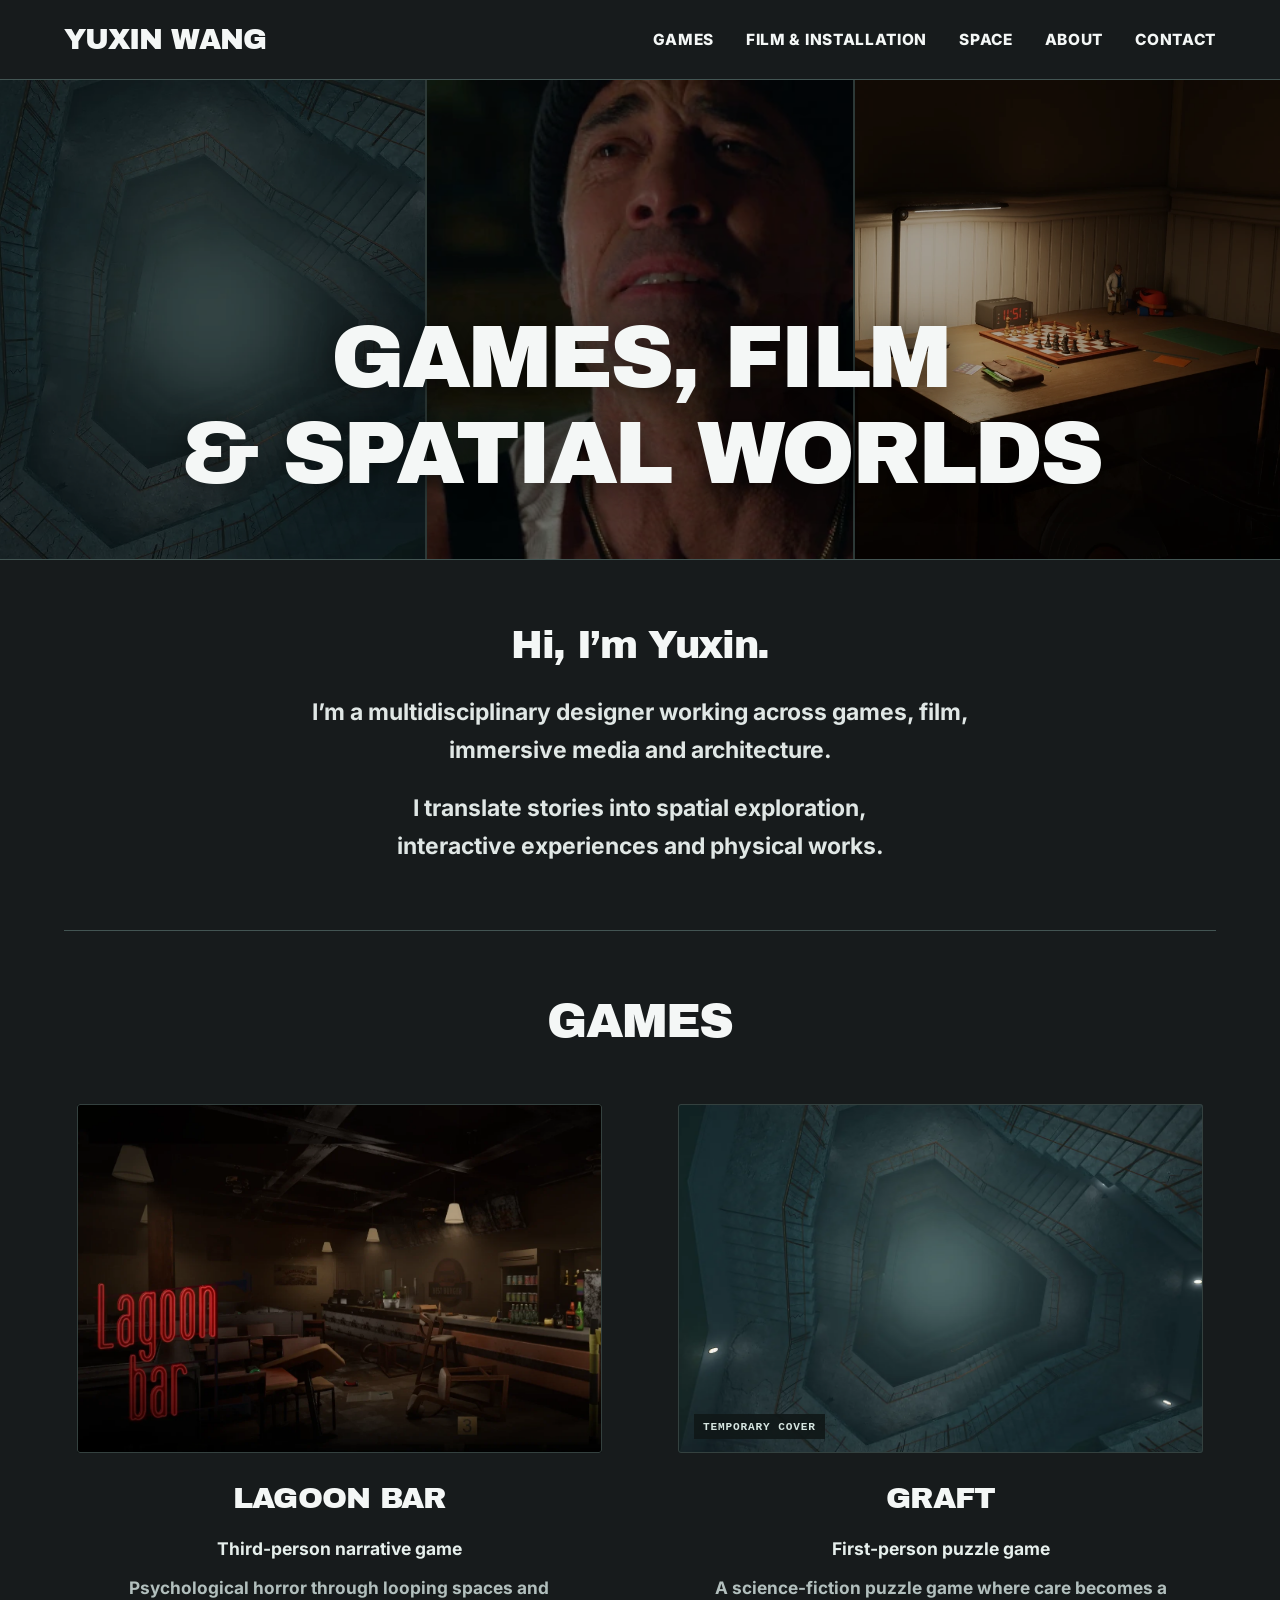
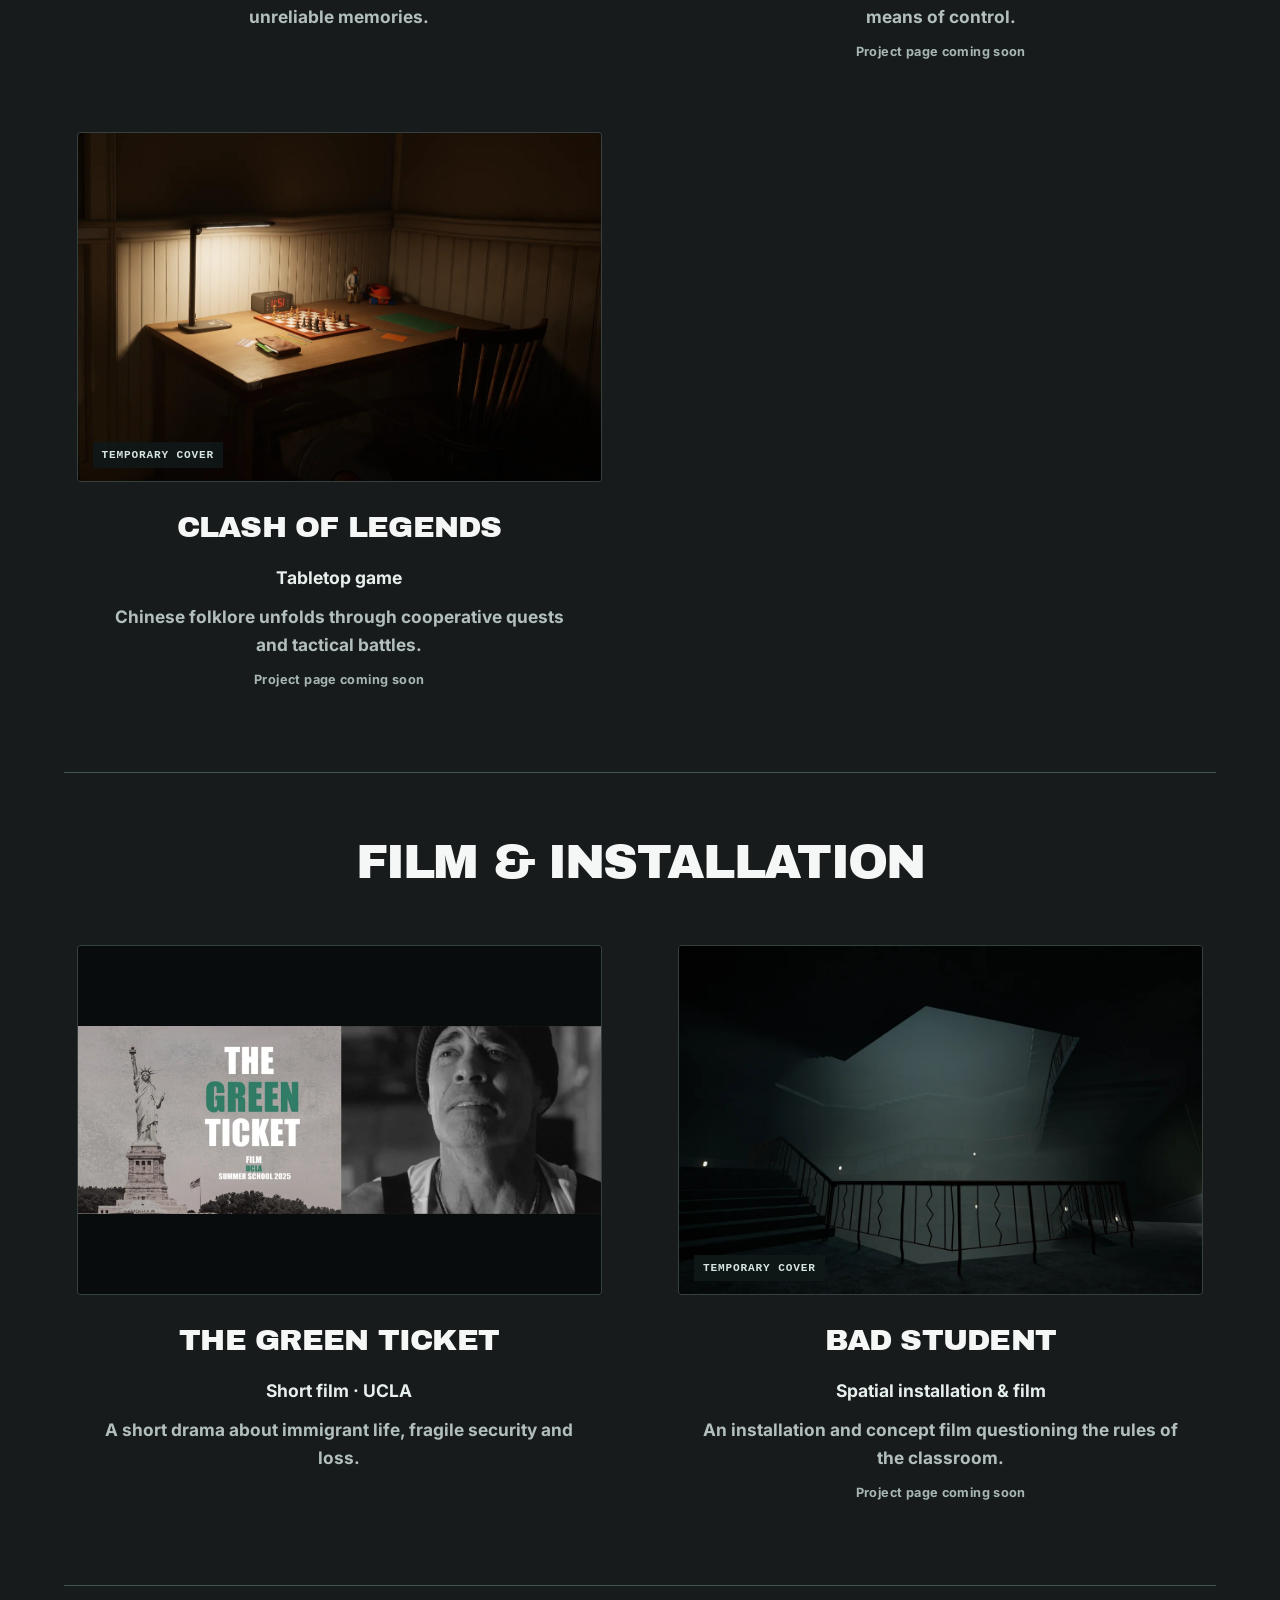
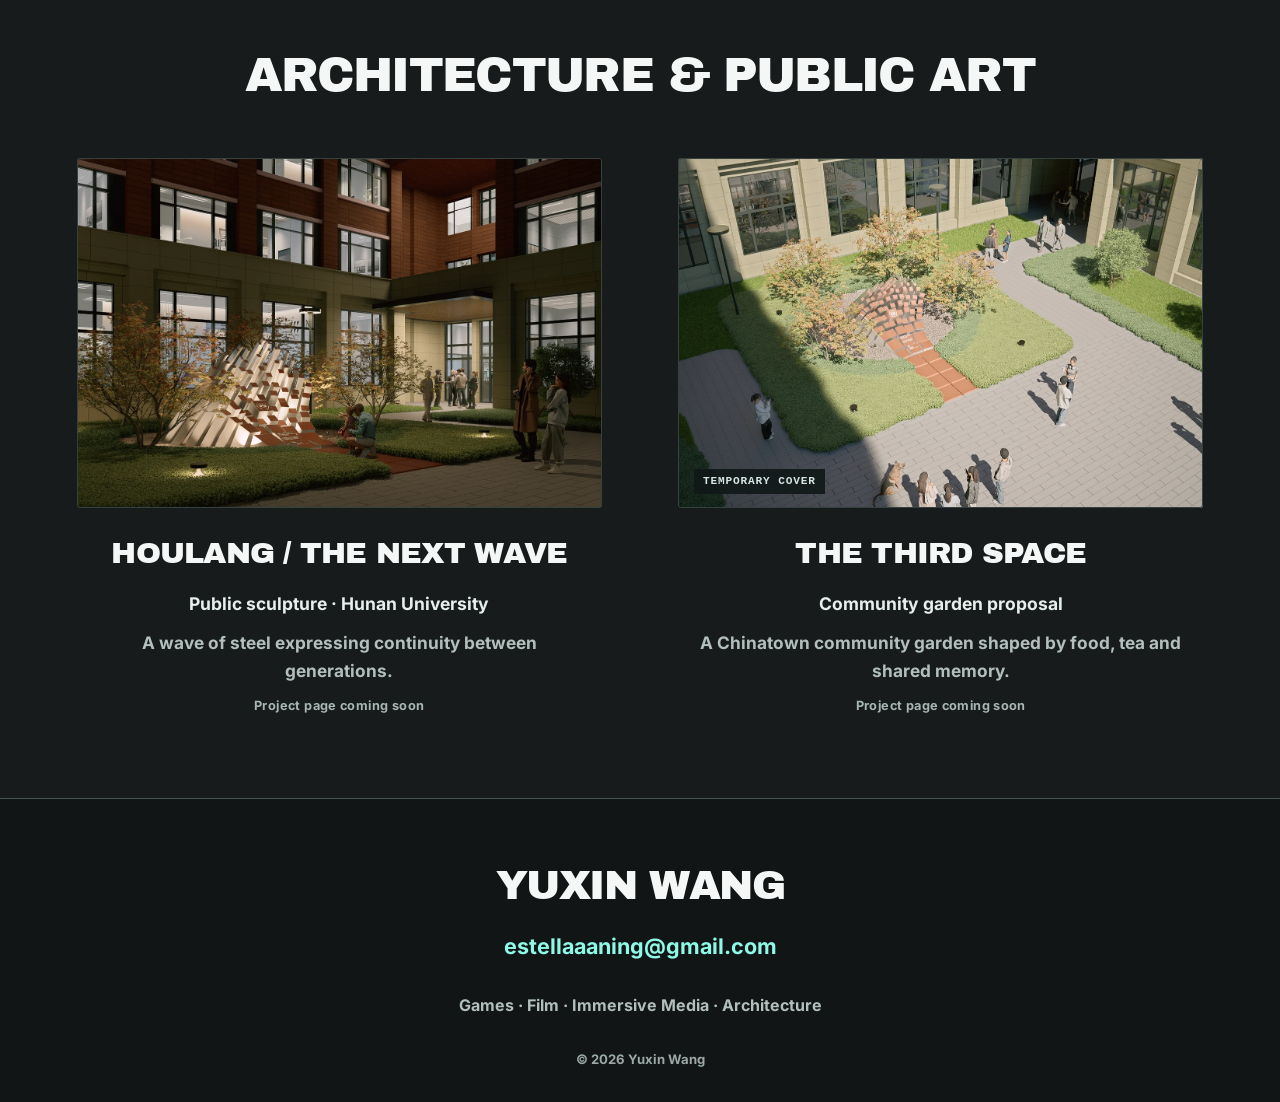
==== commit 2b27ad7d: "Reduce project covers and use zoom-responsive type and grid sizing" ====
--- a/index.html
+++ b/index.html
@@ -6,8 +6,8 @@
     <meta name="theme-color" content="#1c1c1c" />
     <meta name="description" content="Yuxin Wang — multidisciplinary designer working across games, film, immersive media and architecture." />
     <title>Yuxin Wang — Selected Work</title>
-    <script type="module" crossorigin src="/assets/index-Sd1mz2Jd.js"></script>
-    <link rel="stylesheet" crossorigin href="/assets/index-DUaiGiTA.css">
+    <script type="module" crossorigin src="/assets/index-DEDHPEJZ.js"></script>
+    <link rel="stylesheet" crossorigin href="/assets/index-BDxdyB6C.css">
   </head>
   <body>
     <div id="root"></div>
--- a/assets/index-BDxdyB6C.css
+++ b/assets/index-BDxdyB6C.css
@@ -0,0 +1 @@
+@font-face{font-family:Archivo;src:url(/fonts/archivo-black.woff2) format("woff2");font-style:normal;font-weight:900;font-display:swap}@font-face{font-family:Inter;src:url(/fonts/inter.woff2) format("woff2");font-style:normal;font-weight:100 900;font-display:swap}:root{font-family:Inter,Arial,sans-serif;font-weight:700;color:#f4f7f6;background:#171b1c;font-synthesis:none;text-rendering:optimizeLegibility;-webkit-font-smoothing:antialiased;--page:#171b1c;--muted:#b2bfbd;--accent:#8ff9e7;--line:#435553;--gutter:5vw;--header:clamp(5rem, calc(3rem + 2.5vw) ,9rem)}*{box-sizing:border-box}html{scroll-behavior:smooth;scroll-padding-top:calc(var(--header) + 24px)}body{margin:0}a{color:inherit;text-decoration:none}button{font:inherit;cursor:pointer}a,button{-webkit-tap-highlight-color:transparent}a:focus-visible,button:focus-visible{outline:2px solid var(--accent);outline-offset:6px}img{max-width:100%;display:block}.skip-link{position:fixed;top:-80px;left:20px;padding:14px 20px;background:var(--accent);color:#111;z-index:100}.skip-link:focus{top:12px}.site-header{height:var(--header);padding:0 var(--gutter);display:flex;align-items:center;justify-content:space-between;gap:3vw;position:sticky;top:0;z-index:20;background:var(--page);border-bottom:1px solid var(--line)}.wordmark{font-family:Archivo,Arial,sans-serif;font-weight:900;text-transform:uppercase;font-size:clamp(1.5rem,calc(1rem + 1vw),4rem);letter-spacing:-.035em;white-space:nowrap}.navigation{display:flex;gap:clamp(20px,2.5vw,90px);align-items:center}.navigation a{font-size:clamp(.75rem,calc(.55rem + .52vw),2.125rem);font-weight:800;text-transform:uppercase;letter-spacing:.045em;padding:12px 0;transition:color .2s ease}.navigation a:hover{color:var(--accent);text-shadow:0 0 18px #8ff9e740}.menu-button{display:none;background:none;color:var(--accent);border:1px solid var(--line);padding:10px 14px}.hero{height:clamp(480px,28vw,1000px);position:relative;isolation:isolate;overflow:hidden;border-bottom:1px solid var(--line)}.hero-images{position:absolute;top:0;right:0;bottom:0;left:0;display:grid;grid-template-columns:repeat(3,minmax(0,1fr));gap:2px;background:var(--line);z-index:-3}.hero-images img{width:100%;height:100%;object-fit:cover}.hero-game{object-position:center}.hero-film{object-position:64% center}.hero-space{object-position:42% center}.hero-shade{position:absolute;top:0;right:0;bottom:0;left:0;background:#0005;z-index:-2}.hero-title{position:absolute;top:0;right:0;bottom:0;left:0;display:flex;align-items:flex-end;justify-content:center;padding:0 4vw clamp(42px,4.5vw,170px);text-align:center}.hero h1{font-family:Archivo,Arial,sans-serif;font-size:clamp(3.625rem,calc(2.75rem + 3.5vw),13.75rem);text-transform:uppercase;font-weight:900;line-height:1.08;letter-spacing:-.035em;margin:0;width:100%;text-shadow:0 3px 32px #0008}.introduction{text-align:center;width:100%;padding:clamp(65px,4vw,140px) 8vw;scroll-margin-top:10px}.introduction h2{font-family:Archivo,Arial,sans-serif;font-size:clamp(1.875rem,calc(1.4rem + 1.23vw),5rem);letter-spacing:-.035em;margin:0 0 clamp(28px,1.8vw,64px)}.introduction p{font-size:clamp(1.25rem,calc(.95rem + .6vw),3rem);line-height:1.65;color:#e0e7e5;margin:0 0 clamp(18px,1.6vw,56px)}.introduction p:last-child{margin:0}.work{width:90%;margin:0 auto}.work-section{padding:clamp(50px,4.8vw,180px) 0 clamp(76px,6.6vw,240px);border-top:1px solid var(--line);scroll-margin-top:16px}.section-heading{position:relative;margin:0 0 clamp(46px,4.2vw,155px);padding:0 50px}.section-heading h2{font-family:Archivo,Arial,sans-serif;font-size:clamp(1.875rem,calc(1.5rem + 1.9vw),7rem);text-align:center;text-transform:uppercase;line-height:1.18;letter-spacing:-.035em;margin:0}.project-grid{display:grid;grid-template-columns:repeat(2,minmax(0,1fr));width:min(100%,calc(24rem + 58vw));margin-inline:auto;column-gap:6vw;row-gap:clamp(65px,5.7vw,210px)}.project{text-align:center;min-width:0;width:100%;justify-self:center}.project-image{display:block;position:relative;aspect-ratio:1.5;border-radius:3px;overflow:hidden;background:#090c0c;outline:1px solid #34413f;outline-offset:-1px;transition:outline-color .25s ease,box-shadow .25s ease}.project-image img{width:100%;height:100%;object-fit:cover;transition:transform .5s ease}.project-image.film-poster img{object-fit:contain}.project-image:hover img,.project-image:focus-visible img{transform:scale(1.025)}.project-image:hover,.project-image:focus-visible{outline-color:var(--accent);box-shadow:0 0 24px #8ff9e712}.project-image:focus-visible{outline-offset:5px}.project-image[aria-label="View Lagoon Bar"] img{object-position:left center}.temporary-cover{position:absolute;bottom:4%;left:3%;font-family:Consolas,Courier New,monospace;font-size:clamp(.5625rem,calc(.4rem + .37vw),1.5rem);font-weight:700;letter-spacing:.075em;text-transform:uppercase;background:#101818e8;color:#d6e5e0;padding:.6em .8em}.project h3{font-family:Archivo,Arial,sans-serif;font-size:clamp(1.375rem,calc(1.1rem + .98vw),4.25rem);text-transform:uppercase;line-height:1.3;margin:clamp(26px,2vw,72px) 0 .55em;font-weight:900;letter-spacing:-.025em}.project h3 a:hover{color:var(--accent)}.project-kind{font-size:clamp(.875rem,calc(.65rem + .55vw),2.375rem);line-height:1.6;font-weight:700;color:#e6efec;margin:0 0 .65em}.project-description{font-size:clamp(.9375rem,calc(.7rem + .47vw),2.25rem);line-height:1.65;color:var(--muted);max-width:92%;margin:0 auto}.pending-note{display:block;font-size:clamp(.6875rem,calc(.5rem + .37vw),1.6875rem);color:#a7b6b2;margin-top:1em;letter-spacing:.03em}.footer{padding:clamp(58px,5vw,180px) 5vw 35px;text-align:center;background:#111516;border-top:1px solid var(--line);display:flex;flex-direction:column;align-items:center}.footer-name{font-family:Archivo,Arial,sans-serif;font-size:clamp(1.875rem,calc(1.5rem + 1.35vw),5.625rem);text-transform:uppercase;margin-bottom:.6em;letter-spacing:-.035em}.footer>a:not(.footer-name){font-size:clamp(1.0625rem,calc(.8rem + .68vw),2.875rem);color:var(--accent)}.footer>a:hover{text-decoration:underline;text-underline-offset:6px}.footer p{font-size:clamp(.8125rem,calc(.6rem + .5vw),2.125rem);color:var(--muted);line-height:1.8;margin:2em 0}.footer small{font-size:clamp(.6875rem,calc(.5rem + .4vw),1.6875rem);color:#9aa9a5}@media(max-width:1000px){:root{--gutter:4vw}.navigation{gap:18px}.navigation a{font-size:11px}.wordmark{font-size:23px}.hero{height:480px}.hero h1{font-size:clamp(2.5rem,calc(1.5rem + 4vw),4.5rem)}.hero-title{padding-bottom:60px}.introduction{padding:65px 7vw}.introduction p{font-size:20px}.project-grid{column-gap:6%}.section-heading h2{font-size:32px}.project h3{font-size:23px}}@media(max-width:700px){:root{--header:72px;--gutter:6vw}.wordmark{font-size:23px}.menu-button{display:block;font-family:Consolas,Courier New,monospace;font-size:13px}.navigation{display:none;position:absolute;left:0;right:0;top:71px;background:var(--page);padding:12px 6% 24px;border-bottom:1px solid var(--line);flex-direction:column;gap:0;align-items:stretch}.navigation.is-open{display:flex}.navigation a{font-size:14px;padding:16px 0}.hero{height:430px}.hero-images{grid-template-columns:1fr 1fr;gap:1px}.hero-space{display:none!important}.hero-film{object-position:60% center}.hero-title{padding:0 5vw 48px}.hero h1{font-size:clamp(2.125rem,calc(1.5rem + 3vw),3.625rem);line-height:1.14}.introduction{padding:54px 7vw 58px}.introduction h2{font-size:29px;margin-bottom:25px}.introduction p{font-size:18px;line-height:1.7;margin-bottom:22px}.desktop-break{display:none}.work{width:88%}.work-section{padding:38px 0 60px}.section-heading{margin-bottom:36px;padding:0 18px}.section-heading h2{font-size:27px}.project-grid{width:100%;grid-template-columns:1fr;gap:48px}.project{width:100%;max-width:none}.project h3{font-size:23px;margin-top:24px}.project-kind{font-size:13px}.project-description{font-size:14px;max-width:100%}.pending-note{font-size:11px}.temporary-cover{font-size:9px}.footer{padding:50px 6vw 28px}.footer-name{font-size:30px}.footer>a:not(.footer-name){font-size:17px}.footer p{font-size:12px}.footer small{font-size:11px}}@media(prefers-reduced-motion:reduce){html{scroll-behavior:auto}*,*:before,*:after{transition:none!important;animation:none!important}}
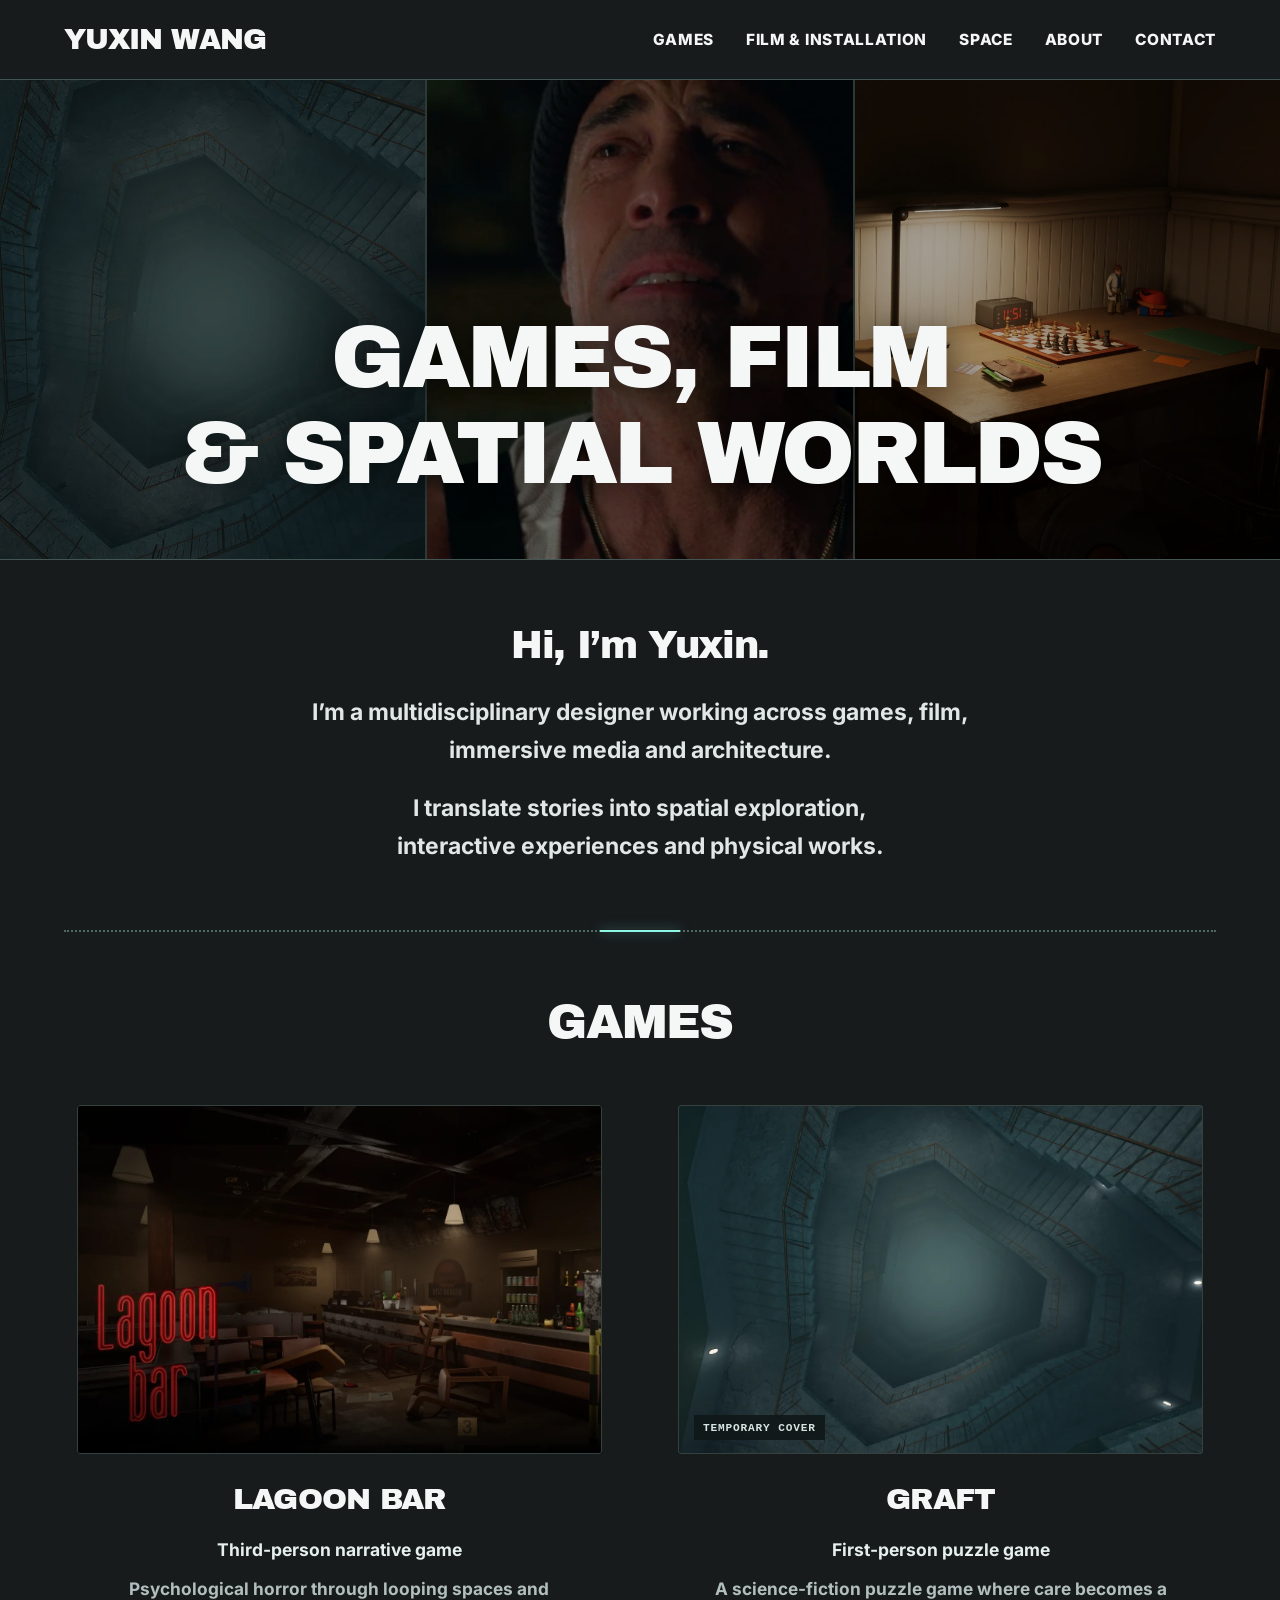
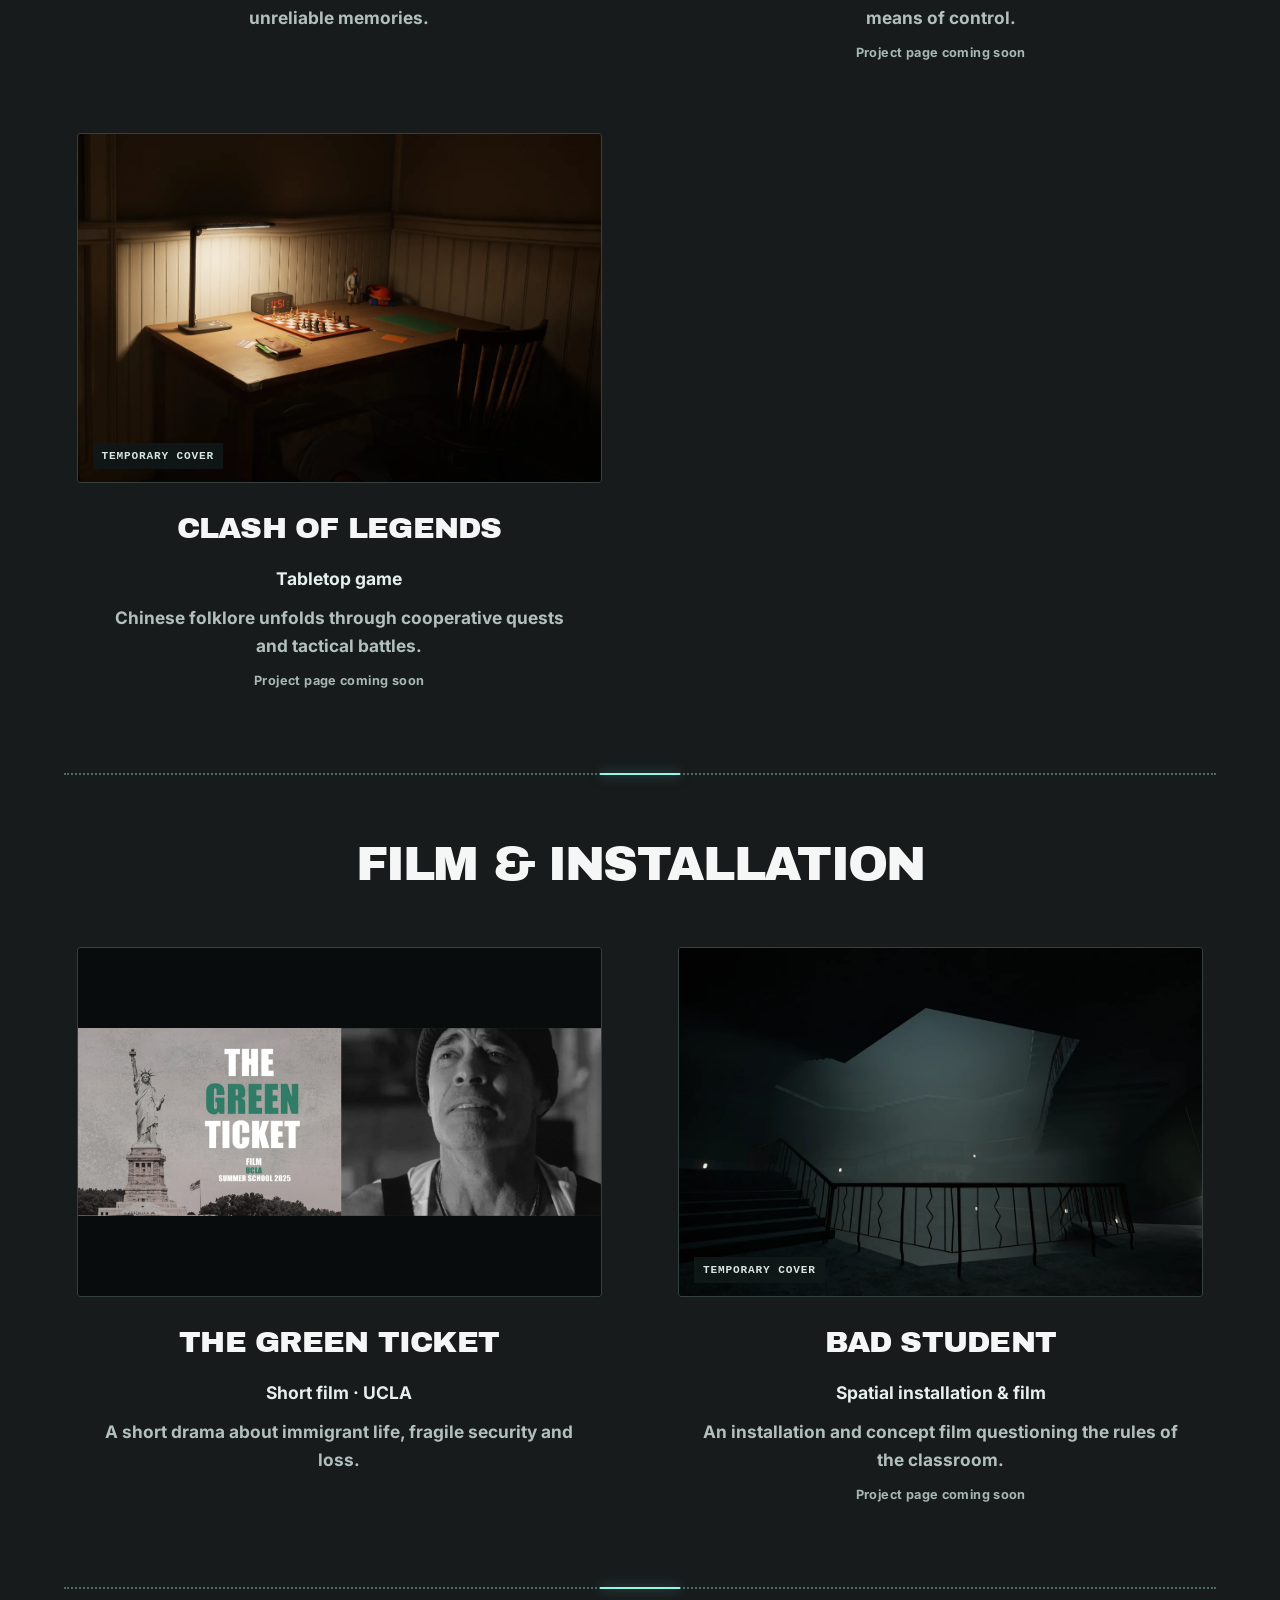
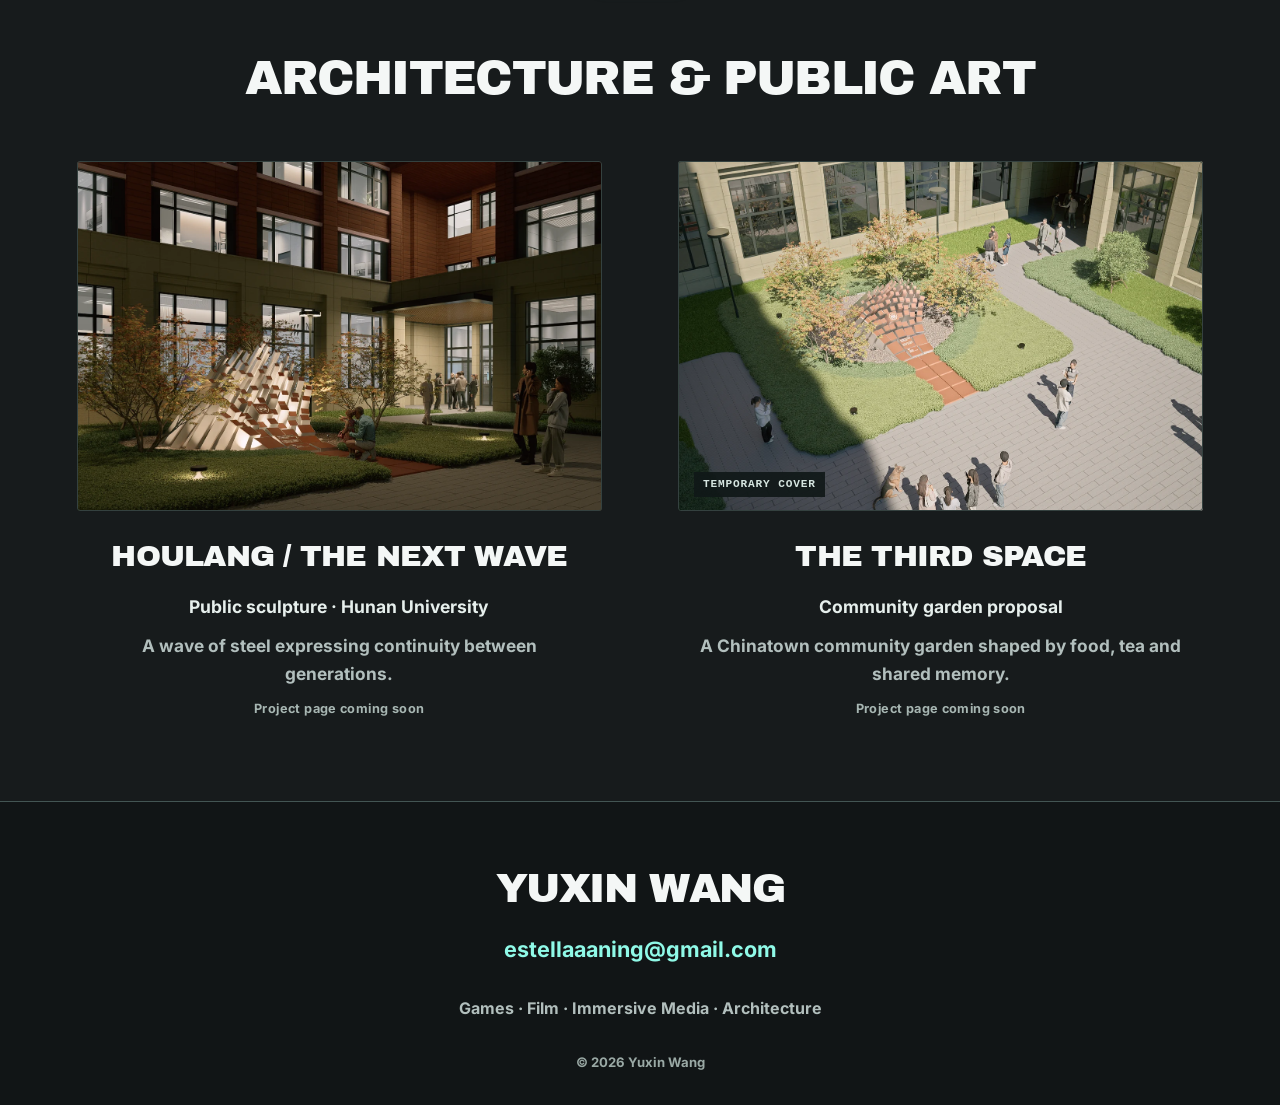
==== commit f9d9a09d: "Apply dotted cyan light-strip category dividers" ====
--- a/index.html
+++ b/index.html
@@ -6,8 +6,8 @@
     <meta name="theme-color" content="#1c1c1c" />
     <meta name="description" content="Yuxin Wang — multidisciplinary designer working across games, film, immersive media and architecture." />
     <title>Yuxin Wang — Selected Work</title>
-    <script type="module" crossorigin src="/assets/index-DEDHPEJZ.js"></script>
-    <link rel="stylesheet" crossorigin href="/assets/index-BDxdyB6C.css">
+    <script type="module" crossorigin src="/assets/index-Dv2Ws2Fx.js"></script>
+    <link rel="stylesheet" crossorigin href="/assets/index-D_OXMYIm.css">
   </head>
   <body>
     <div id="root"></div>
--- a/assets/index-D_OXMYIm.css
+++ b/assets/index-D_OXMYIm.css
@@ -0,0 +1 @@
+@font-face{font-family:Archivo;src:url(/fonts/archivo-black.woff2) format("woff2");font-style:normal;font-weight:900;font-display:swap}@font-face{font-family:Inter;src:url(/fonts/inter.woff2) format("woff2");font-style:normal;font-weight:100 900;font-display:swap}:root{font-family:Inter,Arial,sans-serif;font-weight:700;color:#f4f7f6;background:#171b1c;font-synthesis:none;text-rendering:optimizeLegibility;-webkit-font-smoothing:antialiased;--page:#171b1c;--muted:#b2bfbd;--accent:#8ff9e7;--line:#435553;--gutter:5vw;--header:clamp(5rem, calc(3rem + 2.5vw) ,9rem)}*{box-sizing:border-box}html{scroll-behavior:smooth;scroll-padding-top:calc(var(--header) + 24px)}body{margin:0}a{color:inherit;text-decoration:none}button{font:inherit;cursor:pointer}a,button{-webkit-tap-highlight-color:transparent}a:focus-visible,button:focus-visible{outline:2px solid var(--accent);outline-offset:6px}img{max-width:100%;display:block}.skip-link{position:fixed;top:-80px;left:20px;padding:14px 20px;background:var(--accent);color:#111;z-index:100}.skip-link:focus{top:12px}.site-header{height:var(--header);padding:0 var(--gutter);display:flex;align-items:center;justify-content:space-between;gap:3vw;position:sticky;top:0;z-index:20;background:var(--page);border-bottom:1px solid var(--line)}.wordmark{font-family:Archivo,Arial,sans-serif;font-weight:900;text-transform:uppercase;font-size:clamp(1.5rem,calc(1rem + 1vw),4rem);letter-spacing:-.035em;white-space:nowrap}.navigation{display:flex;gap:clamp(20px,2.5vw,90px);align-items:center}.navigation a{font-size:clamp(.75rem,calc(.55rem + .52vw),2.125rem);font-weight:800;text-transform:uppercase;letter-spacing:.045em;padding:12px 0;transition:color .2s ease}.navigation a:hover{color:var(--accent);text-shadow:0 0 18px #8ff9e740}.menu-button{display:none;background:none;color:var(--accent);border:1px solid var(--line);padding:10px 14px}.hero{height:clamp(480px,28vw,1000px);position:relative;isolation:isolate;overflow:hidden;border-bottom:1px solid var(--line)}.hero-images{position:absolute;top:0;right:0;bottom:0;left:0;display:grid;grid-template-columns:repeat(3,minmax(0,1fr));gap:2px;background:var(--line);z-index:-3}.hero-images img{width:100%;height:100%;object-fit:cover}.hero-game{object-position:center}.hero-film{object-position:64% center}.hero-space{object-position:42% center}.hero-shade{position:absolute;top:0;right:0;bottom:0;left:0;background:#0005;z-index:-2}.hero-title{position:absolute;top:0;right:0;bottom:0;left:0;display:flex;align-items:flex-end;justify-content:center;padding:0 4vw clamp(42px,4.5vw,170px);text-align:center}.hero h1{font-family:Archivo,Arial,sans-serif;font-size:clamp(3.625rem,calc(2.75rem + 3.5vw),13.75rem);text-transform:uppercase;font-weight:900;line-height:1.08;letter-spacing:-.035em;margin:0;width:100%;text-shadow:0 3px 32px #0008}.introduction{text-align:center;width:100%;padding:clamp(65px,4vw,140px) 8vw;scroll-margin-top:10px}.introduction h2{font-family:Archivo,Arial,sans-serif;font-size:clamp(1.875rem,calc(1.4rem + 1.23vw),5rem);letter-spacing:-.035em;margin:0 0 clamp(28px,1.8vw,64px)}.introduction p{font-size:clamp(1.25rem,calc(.95rem + .6vw),3rem);line-height:1.65;color:#e0e7e5;margin:0 0 clamp(18px,1.6vw,56px)}.introduction p:last-child{margin:0}.work{width:90%;margin:0 auto}.work-section{padding:clamp(50px,4.8vw,180px) 0 clamp(76px,6.6vw,240px);border-top:2px dotted #4e6962;position:relative;scroll-margin-top:16px}.work-section:before{content:"";position:absolute;top:-2px;left:calc(50% - 40px);width:80px;height:2px;background:var(--accent);box-shadow:0 0 12px #8ff9e780;pointer-events:none}.section-heading{position:relative;margin:0 0 clamp(46px,4.2vw,155px);padding:0 50px}.section-heading h2{font-family:Archivo,Arial,sans-serif;font-size:clamp(1.875rem,calc(1.5rem + 1.9vw),7rem);text-align:center;text-transform:uppercase;line-height:1.18;letter-spacing:-.035em;margin:0}.project-grid{display:grid;grid-template-columns:repeat(2,minmax(0,1fr));width:min(100%,calc(24rem + 58vw));margin-inline:auto;column-gap:6vw;row-gap:clamp(65px,5.7vw,210px)}.project{text-align:center;min-width:0;width:100%;justify-self:center}.project-image{display:block;position:relative;aspect-ratio:1.5;border-radius:3px;overflow:hidden;background:#090c0c;outline:1px solid #34413f;outline-offset:-1px;transition:outline-color .25s ease,box-shadow .25s ease}.project-image img{width:100%;height:100%;object-fit:cover;transition:transform .5s ease}.project-image.film-poster img{object-fit:contain}.project-image:hover img,.project-image:focus-visible img{transform:scale(1.025)}.project-image:hover,.project-image:focus-visible{outline-color:var(--accent);box-shadow:0 0 24px #8ff9e712}.project-image:focus-visible{outline-offset:5px}.project-image[aria-label="View Lagoon Bar"] img{object-position:left center}.temporary-cover{position:absolute;bottom:4%;left:3%;font-family:Consolas,Courier New,monospace;font-size:clamp(.5625rem,calc(.4rem + .37vw),1.5rem);font-weight:700;letter-spacing:.075em;text-transform:uppercase;background:#101818e8;color:#d6e5e0;padding:.6em .8em}.project h3{font-family:Archivo,Arial,sans-serif;font-size:clamp(1.375rem,calc(1.1rem + .98vw),4.25rem);text-transform:uppercase;line-height:1.3;margin:clamp(26px,2vw,72px) 0 .55em;font-weight:900;letter-spacing:-.025em}.project h3 a:hover{color:var(--accent)}.project-kind{font-size:clamp(.875rem,calc(.65rem + .55vw),2.375rem);line-height:1.6;font-weight:700;color:#e6efec;margin:0 0 .65em}.project-description{font-size:clamp(.9375rem,calc(.7rem + .47vw),2.25rem);line-height:1.65;color:var(--muted);max-width:92%;margin:0 auto}.pending-note{display:block;font-size:clamp(.6875rem,calc(.5rem + .37vw),1.6875rem);color:#a7b6b2;margin-top:1em;letter-spacing:.03em}.footer{padding:clamp(58px,5vw,180px) 5vw 35px;text-align:center;background:#111516;border-top:1px solid var(--line);display:flex;flex-direction:column;align-items:center}.footer-name{font-family:Archivo,Arial,sans-serif;font-size:clamp(1.875rem,calc(1.5rem + 1.35vw),5.625rem);text-transform:uppercase;margin-bottom:.6em;letter-spacing:-.035em}.footer>a:not(.footer-name){font-size:clamp(1.0625rem,calc(.8rem + .68vw),2.875rem);color:var(--accent)}.footer>a:hover{text-decoration:underline;text-underline-offset:6px}.footer p{font-size:clamp(.8125rem,calc(.6rem + .5vw),2.125rem);color:var(--muted);line-height:1.8;margin:2em 0}.footer small{font-size:clamp(.6875rem,calc(.5rem + .4vw),1.6875rem);color:#9aa9a5}@media(max-width:1000px){:root{--gutter:4vw}.navigation{gap:18px}.navigation a{font-size:11px}.wordmark{font-size:23px}.hero{height:480px}.hero h1{font-size:clamp(2.5rem,calc(1.5rem + 4vw),4.5rem)}.hero-title{padding-bottom:60px}.introduction{padding:65px 7vw}.introduction p{font-size:20px}.project-grid{column-gap:6%}.section-heading h2{font-size:32px}.project h3{font-size:23px}}@media(max-width:700px){:root{--header:72px;--gutter:6vw}.wordmark{font-size:23px}.menu-button{display:block;font-family:Consolas,Courier New,monospace;font-size:13px}.navigation{display:none;position:absolute;left:0;right:0;top:71px;background:var(--page);padding:12px 6% 24px;border-bottom:1px solid var(--line);flex-direction:column;gap:0;align-items:stretch}.navigation.is-open{display:flex}.navigation a{font-size:14px;padding:16px 0}.hero{height:430px}.hero-images{grid-template-columns:1fr 1fr;gap:1px}.hero-space{display:none!important}.hero-film{object-position:60% center}.hero-title{padding:0 5vw 48px}.hero h1{font-size:clamp(2.125rem,calc(1.5rem + 3vw),3.625rem);line-height:1.14}.introduction{padding:54px 7vw 58px}.introduction h2{font-size:29px;margin-bottom:25px}.introduction p{font-size:18px;line-height:1.7;margin-bottom:22px}.desktop-break{display:none}.work{width:88%}.work-section{padding:38px 0 60px}.section-heading{margin-bottom:36px;padding:0 18px}.section-heading h2{font-size:27px}.project-grid{width:100%;grid-template-columns:1fr;gap:48px}.project{width:100%;max-width:none}.project h3{font-size:23px;margin-top:24px}.project-kind{font-size:13px}.project-description{font-size:14px;max-width:100%}.pending-note{font-size:11px}.temporary-cover{font-size:9px}.footer{padding:50px 6vw 28px}.footer-name{font-size:30px}.footer>a:not(.footer-name){font-size:17px}.footer p{font-size:12px}.footer small{font-size:11px}}@media(prefers-reduced-motion:reduce){html{scroll-behavior:auto}*,*:before,*:after{transition:none!important;animation:none!important}}
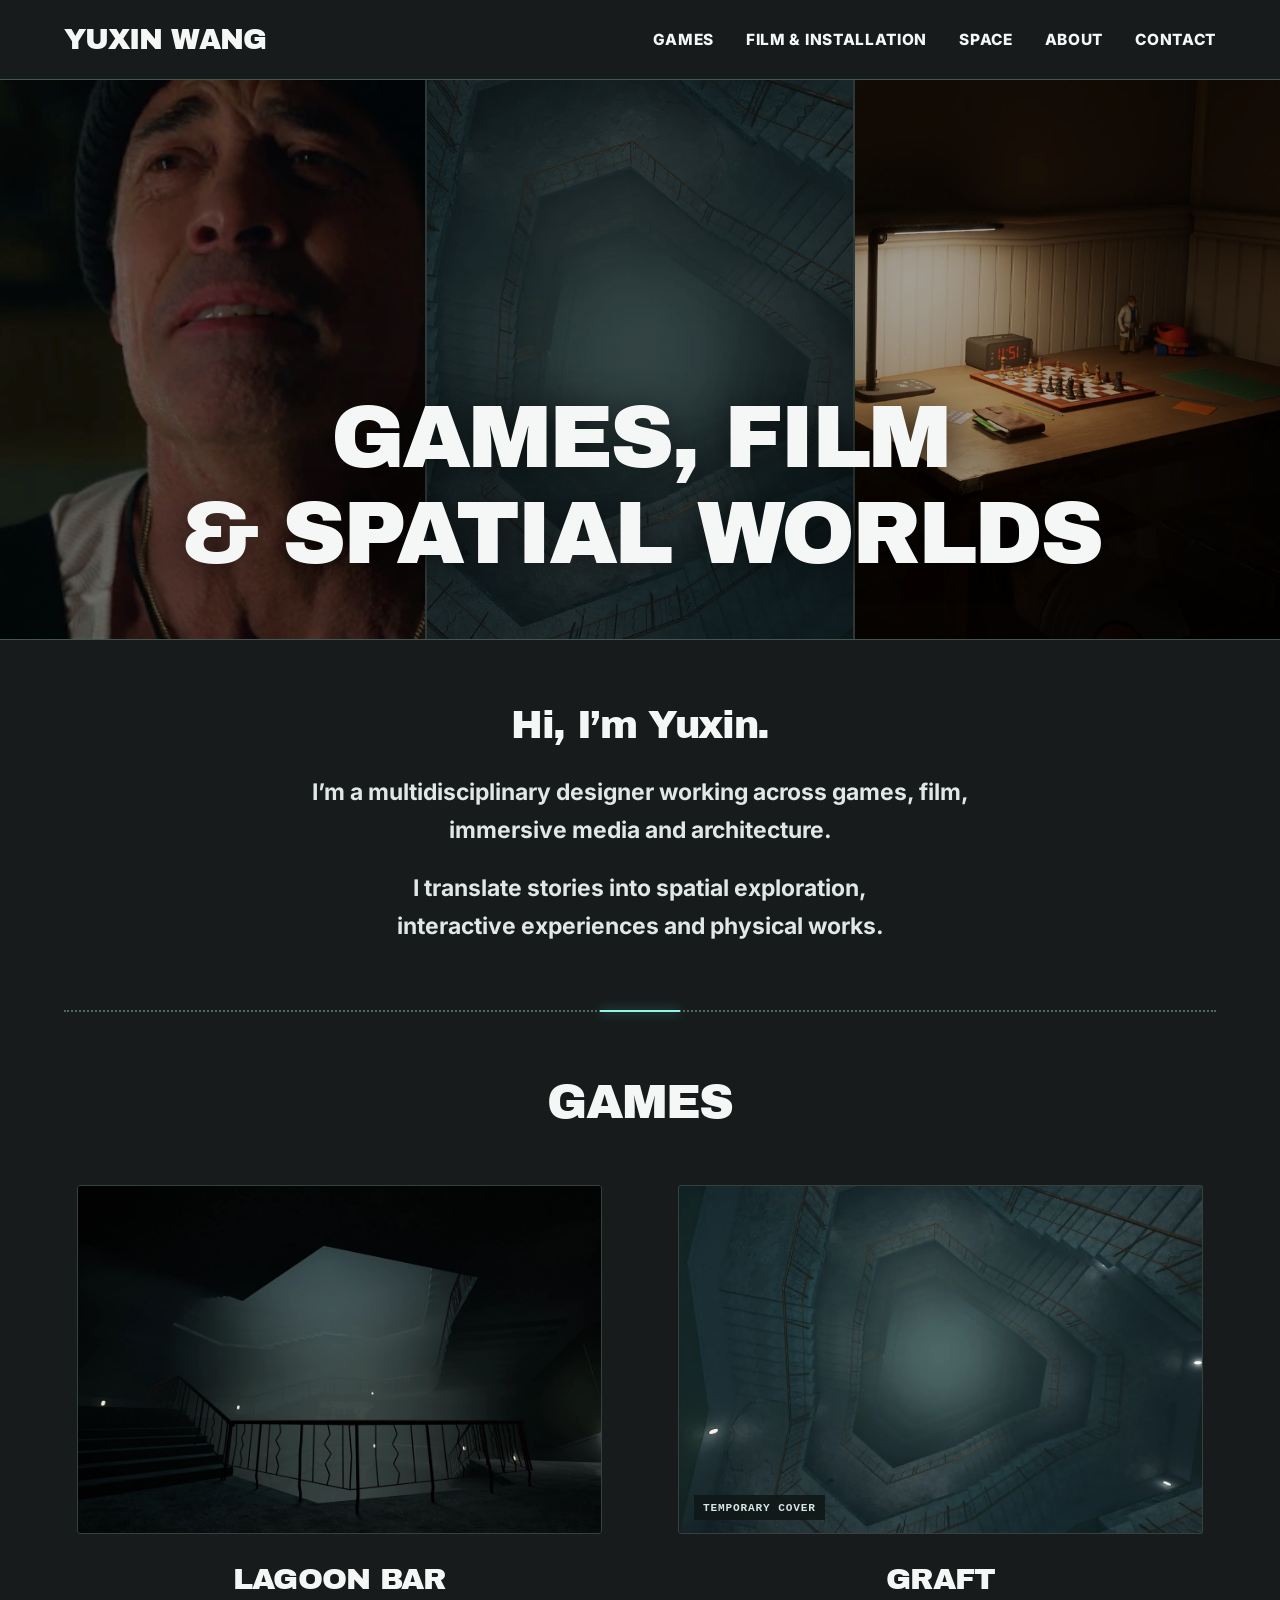
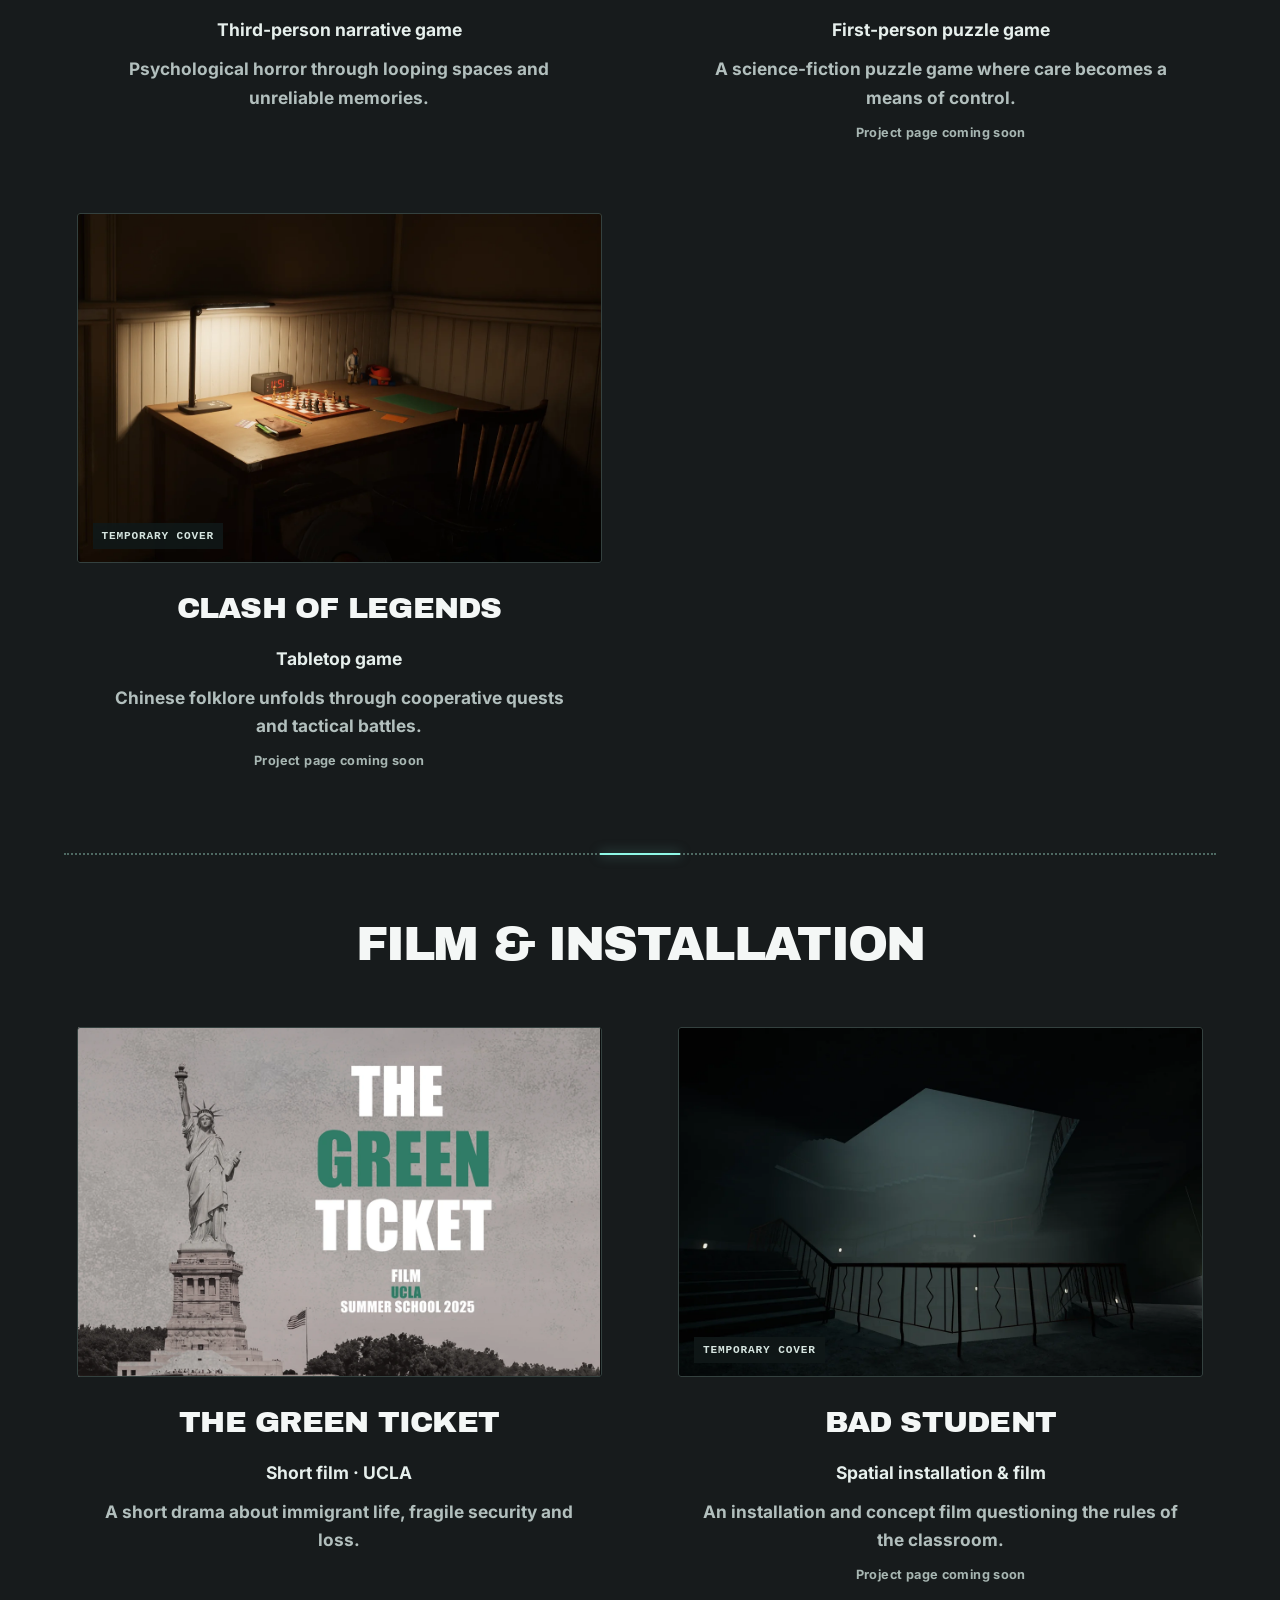
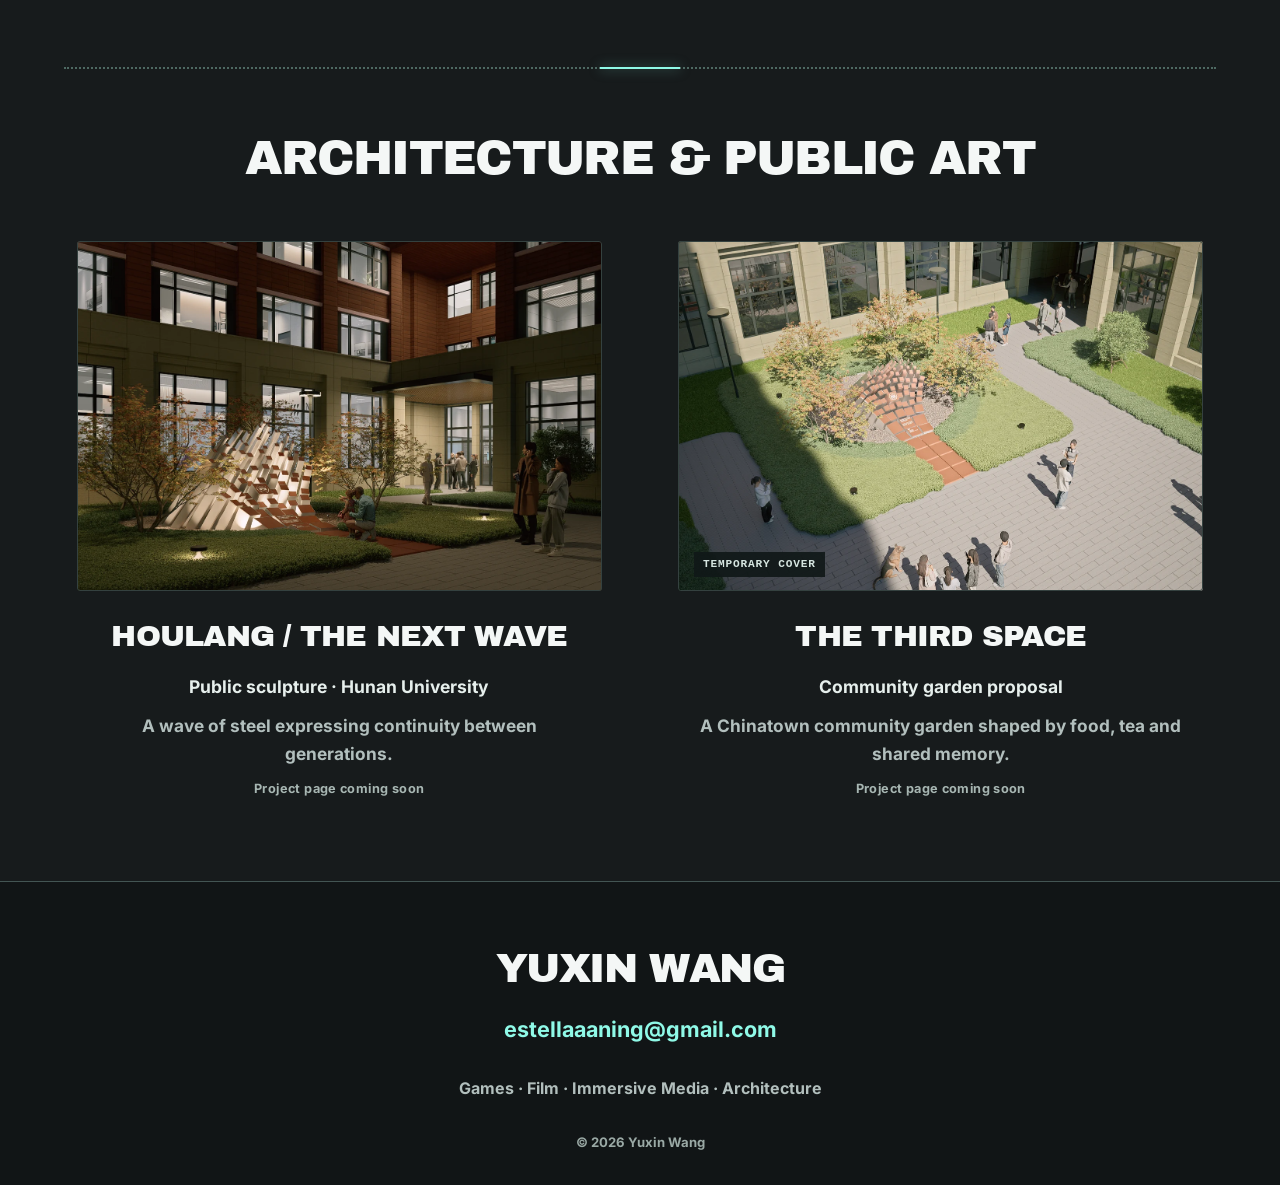
==== commit e2aed548: "Refresh project covers and reorder taller homepage hero" ====
--- a/index.html
+++ b/index.html
@@ -6,8 +6,8 @@
     <meta name="theme-color" content="#1c1c1c" />
     <meta name="description" content="Yuxin Wang — multidisciplinary designer working across games, film, immersive media and architecture." />
     <title>Yuxin Wang — Selected Work</title>
-    <script type="module" crossorigin src="/assets/index-Dv2Ws2Fx.js"></script>
-    <link rel="stylesheet" crossorigin href="/assets/index-D_OXMYIm.css">
+    <script type="module" crossorigin src="/assets/index-DENMzOdD.js"></script>
+    <link rel="stylesheet" crossorigin href="/assets/index-DOJfwXxU.css">
   </head>
   <body>
     <div id="root"></div>
--- a/assets/index-DOJfwXxU.css
+++ b/assets/index-DOJfwXxU.css
@@ -0,0 +1 @@
+@font-face{font-family:Archivo;src:url(/fonts/archivo-black.woff2) format("woff2");font-style:normal;font-weight:900;font-display:swap}@font-face{font-family:Inter;src:url(/fonts/inter.woff2) format("woff2");font-style:normal;font-weight:100 900;font-display:swap}:root{font-family:Inter,Arial,sans-serif;font-weight:700;color:#f4f7f6;background:#171b1c;font-synthesis:none;text-rendering:optimizeLegibility;-webkit-font-smoothing:antialiased;--page:#171b1c;--muted:#b2bfbd;--accent:#8ff9e7;--line:#435553;--gutter:5vw;--header:clamp(5rem, calc(3rem + 2.5vw) ,9rem)}*{box-sizing:border-box}html{scroll-behavior:smooth;scroll-padding-top:calc(var(--header) + 24px)}body{margin:0}a{color:inherit;text-decoration:none}button{font:inherit;cursor:pointer}a,button{-webkit-tap-highlight-color:transparent}a:focus-visible,button:focus-visible{outline:2px solid var(--accent);outline-offset:6px}img{max-width:100%;display:block}.skip-link{position:fixed;top:-80px;left:20px;padding:14px 20px;background:var(--accent);color:#111;z-index:100}.skip-link:focus{top:12px}.site-header{height:var(--header);padding:0 var(--gutter);display:flex;align-items:center;justify-content:space-between;gap:3vw;position:sticky;top:0;z-index:20;background:var(--page);border-bottom:1px solid var(--line)}.wordmark{font-family:Archivo,Arial,sans-serif;font-weight:900;text-transform:uppercase;font-size:clamp(1.5rem,calc(1rem + 1vw),4rem);letter-spacing:-.035em;white-space:nowrap}.navigation{display:flex;gap:clamp(20px,2.5vw,90px);align-items:center}.navigation a{font-size:clamp(.75rem,calc(.55rem + .52vw),2.125rem);font-weight:800;text-transform:uppercase;letter-spacing:.045em;padding:12px 0;transition:color .2s ease}.navigation a:hover{color:var(--accent);text-shadow:0 0 18px #8ff9e740}.menu-button{display:none;background:none;color:var(--accent);border:1px solid var(--line);padding:10px 14px}.hero{height:clamp(560px,34vw,1250px);position:relative;isolation:isolate;overflow:hidden;border-bottom:1px solid var(--line)}.hero-images{position:absolute;top:0;right:0;bottom:0;left:0;display:grid;grid-template-columns:repeat(3,minmax(0,1fr));gap:2px;background:var(--line);z-index:-3}.hero-images img{width:100%;height:100%;object-fit:cover}.hero-game{object-position:center}.hero-film{object-position:64% center}.hero-space{object-position:42% center}.hero-shade{position:absolute;top:0;right:0;bottom:0;left:0;background:#0005;z-index:-2}.hero-title{position:absolute;top:0;right:0;bottom:0;left:0;display:flex;align-items:flex-end;justify-content:center;padding:0 4vw clamp(42px,4.5vw,170px);text-align:center}.hero h1{font-family:Archivo,Arial,sans-serif;font-size:clamp(3.625rem,calc(2.75rem + 3.5vw),13.75rem);text-transform:uppercase;font-weight:900;line-height:1.08;letter-spacing:-.035em;margin:0;width:100%;text-shadow:0 3px 32px #0008}.introduction{text-align:center;width:100%;padding:clamp(65px,4vw,140px) 8vw;scroll-margin-top:10px}.introduction h2{font-family:Archivo,Arial,sans-serif;font-size:clamp(1.875rem,calc(1.4rem + 1.23vw),5rem);letter-spacing:-.035em;margin:0 0 clamp(28px,1.8vw,64px)}.introduction p{font-size:clamp(1.25rem,calc(.95rem + .6vw),3rem);line-height:1.65;color:#e0e7e5;margin:0 0 clamp(18px,1.6vw,56px)}.introduction p:last-child{margin:0}.work{width:90%;margin:0 auto}.work-section{padding:clamp(50px,4.8vw,180px) 0 clamp(76px,6.6vw,240px);border-top:2px dotted #4e6962;position:relative;scroll-margin-top:16px}.work-section:before{content:"";position:absolute;top:-2px;left:calc(50% - 40px);width:80px;height:2px;background:var(--accent);box-shadow:0 0 12px #8ff9e780;pointer-events:none}.section-heading{position:relative;margin:0 0 clamp(46px,4.2vw,155px);padding:0 50px}.section-heading h2{font-family:Archivo,Arial,sans-serif;font-size:clamp(1.875rem,calc(1.5rem + 1.9vw),7rem);text-align:center;text-transform:uppercase;line-height:1.18;letter-spacing:-.035em;margin:0}.project-grid{display:grid;grid-template-columns:repeat(2,minmax(0,1fr));width:min(100%,calc(24rem + 58vw));margin-inline:auto;column-gap:6vw;row-gap:clamp(65px,5.7vw,210px)}.project{text-align:center;min-width:0;width:100%;justify-self:center}.project-image{display:block;position:relative;aspect-ratio:1.5;border-radius:3px;overflow:hidden;background:#090c0c;outline:1px solid #34413f;outline-offset:-1px;transition:outline-color .25s ease,box-shadow .25s ease}.project-image img{width:100%;height:100%;object-fit:cover;transition:transform .5s ease}.project-image.film-poster img{object-fit:contain}.project-image:hover img,.project-image:focus-visible img{transform:scale(1.025)}.project-image:hover,.project-image:focus-visible{outline-color:var(--accent);box-shadow:0 0 24px #8ff9e712}.project-image:focus-visible{outline-offset:5px}.temporary-cover{position:absolute;bottom:4%;left:3%;font-family:Consolas,Courier New,monospace;font-size:clamp(.5625rem,calc(.4rem + .37vw),1.5rem);font-weight:700;letter-spacing:.075em;text-transform:uppercase;background:#101818e8;color:#d6e5e0;padding:.6em .8em}.project h3{font-family:Archivo,Arial,sans-serif;font-size:clamp(1.375rem,calc(1.1rem + .98vw),4.25rem);text-transform:uppercase;line-height:1.3;margin:clamp(26px,2vw,72px) 0 .55em;font-weight:900;letter-spacing:-.025em}.project h3 a:hover{color:var(--accent)}.project-kind{font-size:clamp(.875rem,calc(.65rem + .55vw),2.375rem);line-height:1.6;font-weight:700;color:#e6efec;margin:0 0 .65em}.project-description{font-size:clamp(.9375rem,calc(.7rem + .47vw),2.25rem);line-height:1.65;color:var(--muted);max-width:92%;margin:0 auto}.pending-note{display:block;font-size:clamp(.6875rem,calc(.5rem + .37vw),1.6875rem);color:#a7b6b2;margin-top:1em;letter-spacing:.03em}.footer{padding:clamp(58px,5vw,180px) 5vw 35px;text-align:center;background:#111516;border-top:1px solid var(--line);display:flex;flex-direction:column;align-items:center}.footer-name{font-family:Archivo,Arial,sans-serif;font-size:clamp(1.875rem,calc(1.5rem + 1.35vw),5.625rem);text-transform:uppercase;margin-bottom:.6em;letter-spacing:-.035em}.footer>a:not(.footer-name){font-size:clamp(1.0625rem,calc(.8rem + .68vw),2.875rem);color:var(--accent)}.footer>a:hover{text-decoration:underline;text-underline-offset:6px}.footer p{font-size:clamp(.8125rem,calc(.6rem + .5vw),2.125rem);color:var(--muted);line-height:1.8;margin:2em 0}.footer small{font-size:clamp(.6875rem,calc(.5rem + .4vw),1.6875rem);color:#9aa9a5}@media(max-width:1000px){:root{--gutter:4vw}.navigation{gap:18px}.navigation a{font-size:11px}.wordmark{font-size:23px}.hero{height:560px}.hero h1{font-size:clamp(2.5rem,calc(1.5rem + 4vw),4.5rem)}.hero-title{padding-bottom:60px}.introduction{padding:65px 7vw}.introduction p{font-size:20px}.project-grid{column-gap:6%}.section-heading h2{font-size:32px}.project h3{font-size:23px}}@media(max-width:700px){:root{--header:72px;--gutter:6vw}.wordmark{font-size:23px}.menu-button{display:block;font-family:Consolas,Courier New,monospace;font-size:13px}.navigation{display:none;position:absolute;left:0;right:0;top:71px;background:var(--page);padding:12px 6% 24px;border-bottom:1px solid var(--line);flex-direction:column;gap:0;align-items:stretch}.navigation.is-open{display:flex}.navigation a{font-size:14px;padding:16px 0}.hero{height:500px}.hero-images{grid-template-columns:1fr 1fr;gap:1px}.hero-space{display:none!important}.hero-film{object-position:60% center}.hero-title{padding:0 5vw 48px}.hero h1{font-size:clamp(2.125rem,calc(1.5rem + 3vw),3.625rem);line-height:1.14}.introduction{padding:54px 7vw 58px}.introduction h2{font-size:29px;margin-bottom:25px}.introduction p{font-size:18px;line-height:1.7;margin-bottom:22px}.desktop-break{display:none}.work{width:88%}.work-section{padding:38px 0 60px}.section-heading{margin-bottom:36px;padding:0 18px}.section-heading h2{font-size:27px}.project-grid{width:100%;grid-template-columns:1fr;gap:48px}.project{width:100%;max-width:none}.project h3{font-size:23px;margin-top:24px}.project-kind{font-size:13px}.project-description{font-size:14px;max-width:100%}.pending-note{font-size:11px}.temporary-cover{font-size:9px}.footer{padding:50px 6vw 28px}.footer-name{font-size:30px}.footer>a:not(.footer-name){font-size:17px}.footer p{font-size:12px}.footer small{font-size:11px}}@media(prefers-reduced-motion:reduce){html{scroll-behavior:auto}*,*:before,*:after{transition:none!important;animation:none!important}}
